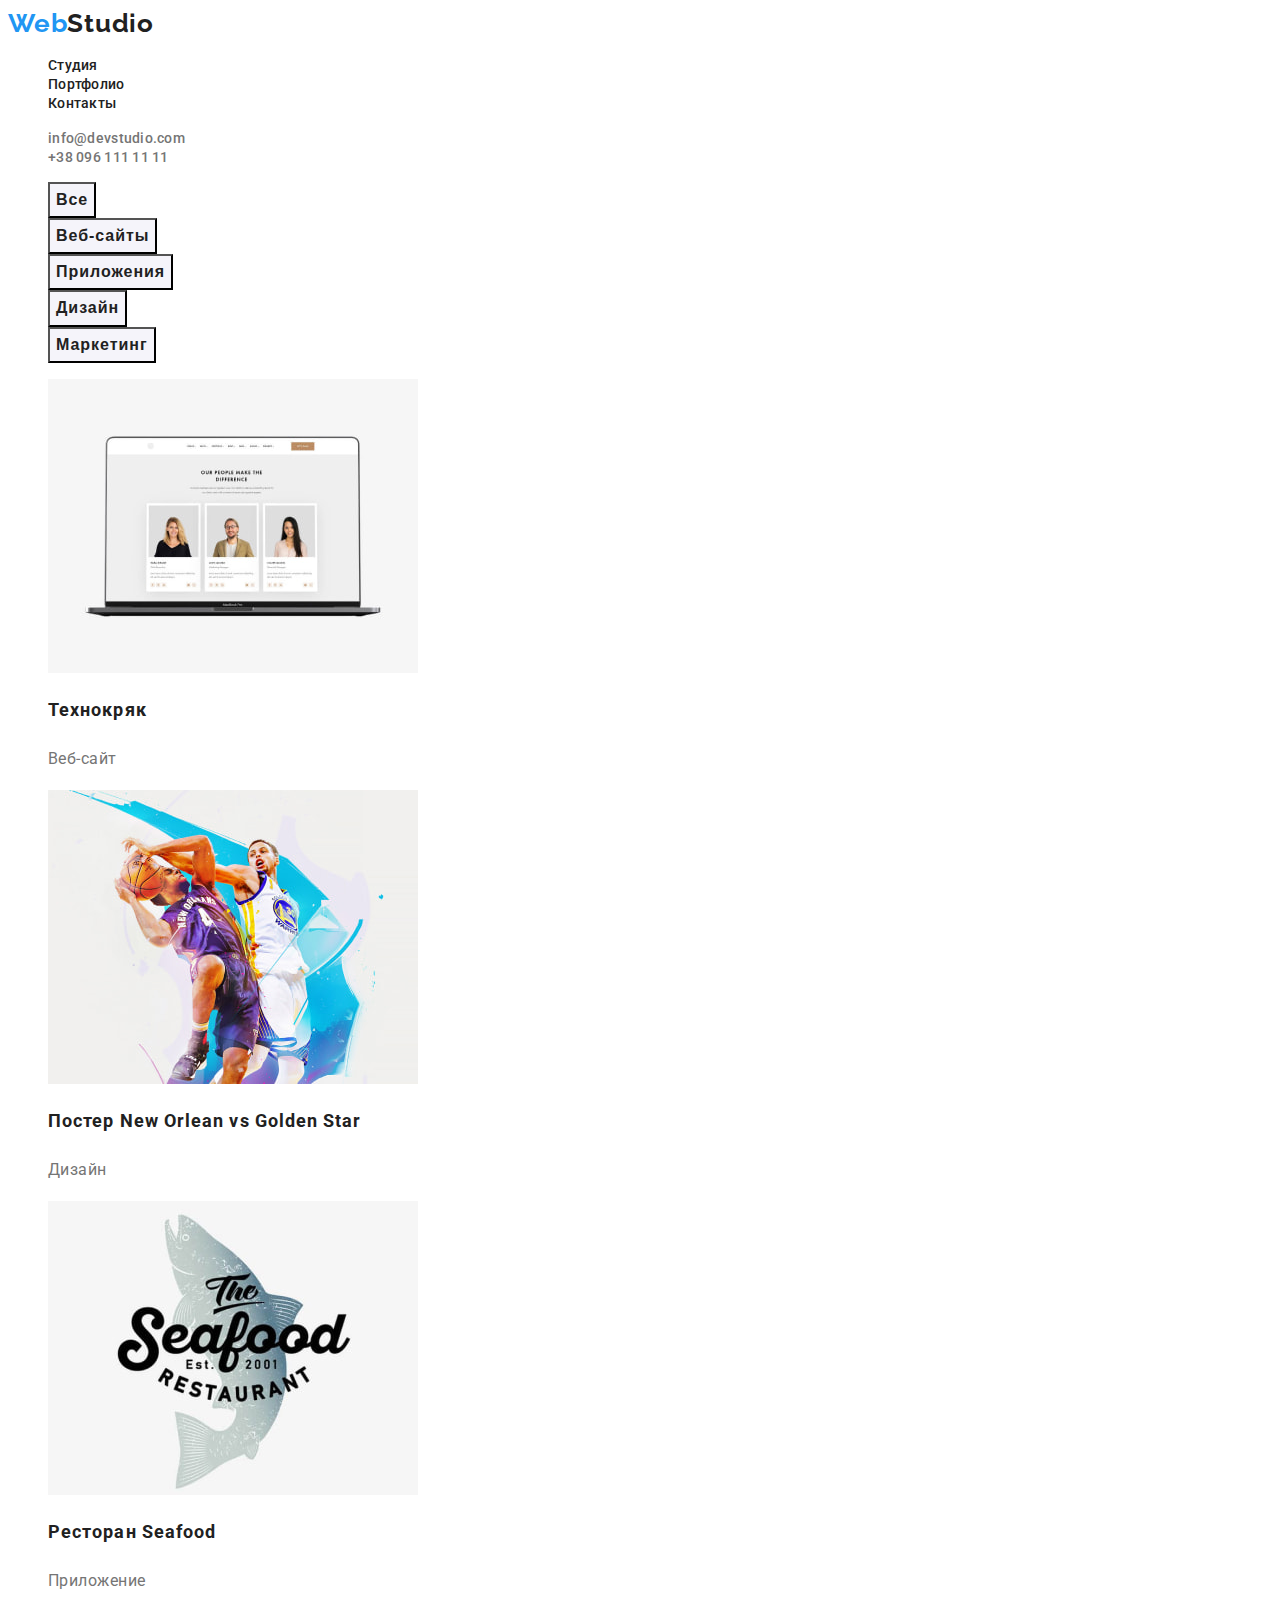
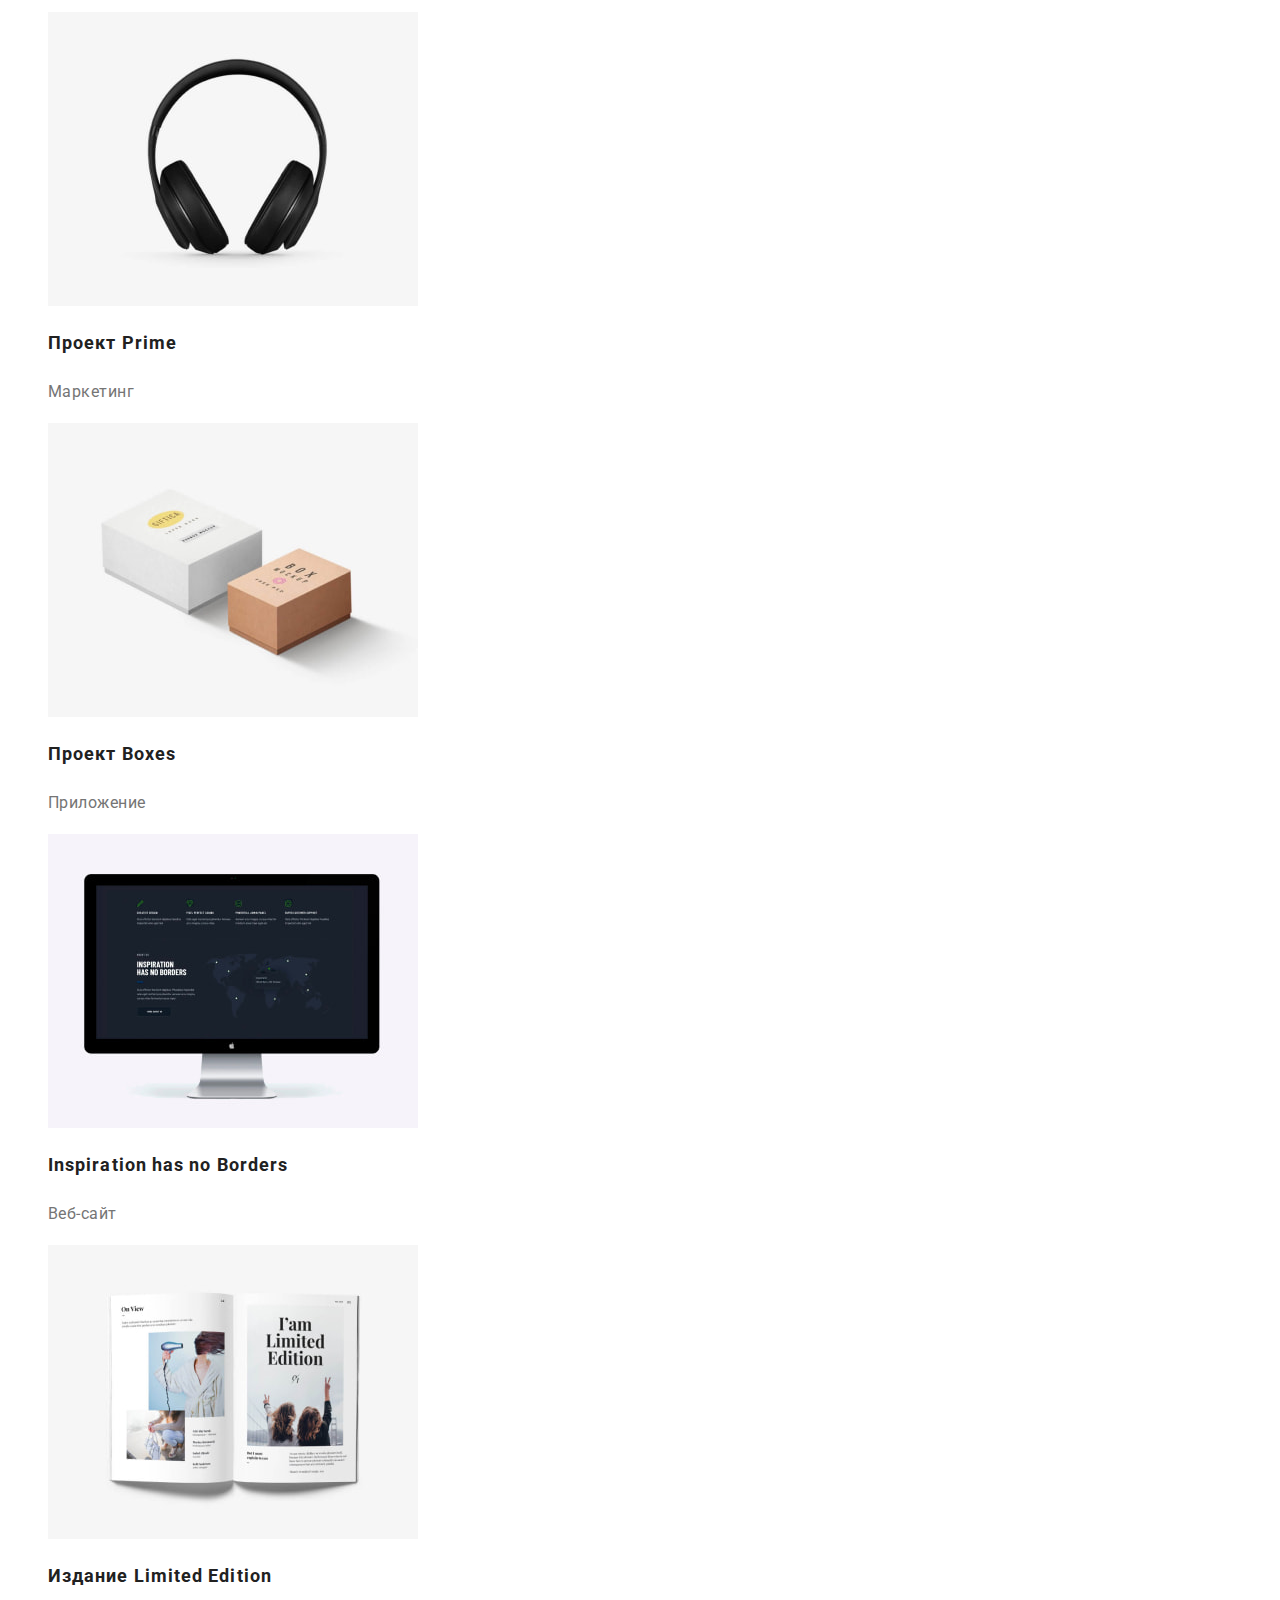
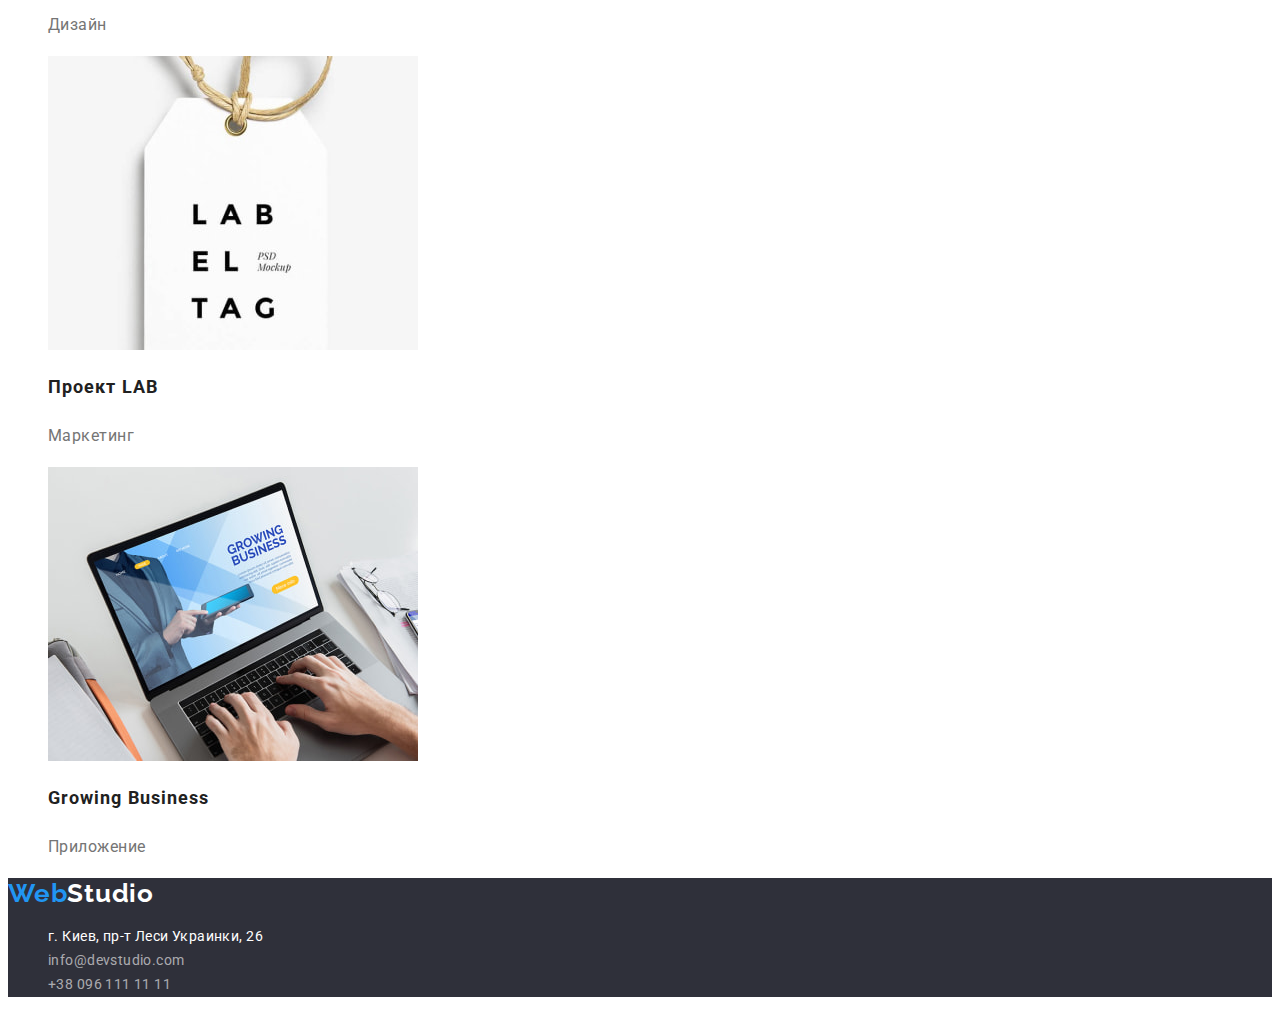
==== portfolio.html @ dab35efc "Перенос файлов с прошлой дз" ====
<!DOCTYPE html>
<html lang="ru">
<head>
    <meta charset="UTF-8">
    <meta http-equiv="X-UA-Compatible" content="IE=edge">
    <meta name="viewport" content="width=device-width, initial-scale=1.0">
    <title>Homework01</title>
    <link rel="preconnect" href="https://fonts.googleapis.com">
    <link rel="preconnect" href="https://fonts.gstatic.com" crossorigin>
    <link href="https://fonts.googleapis.com/css2?family=Raleway:wght@700&family=Roboto:wght@400;500;700;900&display=swap" rel="stylesheet">
    <link rel="stylesheet" href="./css/styles.css">
</head>
<body>
    <header>
        <a href="index.html" class="logo">Web<span class="logo-accent dark">Studio</span></a>
        <nav class="nav-menu">
            <ul class="nav-list">
                <li><a href="index.html" class="nav-link">Студия</a></li>
                <li><a href="portfolio.html" class="nav-link">Портфолио</a></li>
                <li><a href="#" class="nav-link">Контакты</a></li>
            </ul>
        </nav>
        <ul class="auth-info">
            <li><a href="mailto:info@devstudio.com" class="auth-link">info@devstudio.com</a></li>
            <li><a href="tel:+380961111111" class="auth-link">+38 096 111 11 11</a></li>
        </ul>
    </header>
    <main>
        <section class="projects">
            <h1 class="hiden-title">Список проектов</h1>
            <ul class="filter-list">
                <li><button type="button" class="filter-button button">Все</button></li>
                <li><button type="button" class="filter-button button">Веб-сайты</button></li>
                <li><button type="button" class="filter-button button">Приложения</button></li>
                <li><button type="button" class="filter-button button">Дизайн</button></li>
                <li><button type="button" class="filter-button button">Маркетинг</button></li>
            </ul>
            <ul class="projects-list">
                <li>
                    <img src="images/technoyakor-project-img.jpg" alt="Лого проекта Технокряк" class="projects-card" width="370" height="294">
                    <div class="projects-desc">
                        <h2 class="projects-desc-title">Технокряк</h2>
                        <p class="projects-group">Веб-сайт</p>
                    </div>
                </li>
                <li>
                    <img src="images/orlean-vs-star-project-img.jpg" alt="Лого постера" class="projects-card" width="370" height="294">
                    <div class="projects-desc">
                        <h2 class="projects-desc-title">Постер New Orlean vs Golden Star</h2>
                        <p class="projects-group">Дизайн</p>
                    </div>
                </li>
                <li>
                    <img src="images/seafood-project-img.jpg" alt="Лого ресторана Seafood" class="projects-card" width="370" height="294">
                    <div class="projects-desc">
                        <h2 class="projects-desc-title">Ресторан Seafood</h2>
                        <p class="projects-group">Приложение</p>
                    </div>
                </li>
                <li>
                    <img src="images/prime-project-img.jpg" alt="Лого проекта Prime" class="projects-card" width="370" height="294">
                    <div class="projects-desc">
                        <h2 class="projects-desc-title">Проект Prime</h2>
                        <p class="projects-group">Маркетинг</p>
                    </div>
                </li>
                <li>
                    <img src="images/boxes-project-img.jpg" alt="Лого проекта Boxes" class="projects-card" width="370" height="294">
                    <div class="projects-desc">
                        <h2 class="projects-desc-title">Проект Boxes</h2>
                        <p class="projects-group">Приложение</p>
                    </div>
                </li>
                <li>
                    <img src="images/inspiration-project-img.jpg" alt="Лого проекта Inspiration has no Borders" class="projects-card" width="370" height="294">
                    <div class="projects-desc">
                        <h2 class="projects-desc-title">Inspiration has no Borders</h2>
                        <p class="projects-group">Веб-сайт</p>
                    </div>
                </li>
                <li>
                    <img src="images/limited-edition-project-img.jpg" alt="Лого издания Limited Edition" class="projects-card" width="370" height="294">
                    <div class="projects-desc">
                        <h2 class="projects-desc-title">Издание Limited Edition</h2>
                        <p class="projects-group">Дизайн</p>
                    </div>
                </li>
                <li>
                    <img src="images/lab-project-img.jpg" alt="Лого проекта LAB" class="projects-card" width="370" height="294">
                    <div class="projects-desc">
                        <h2 class="projects-desc-title">Проект LAB</h2>
                        <p class="projects-group">Маркетинг</p>
                    </div>
                </li>
                <li>
                    <img src="images/business-project-img.jpg" alt="Лого приложения Growing Business" class="projects-card" width="370" height="294">
                    <div class="projects-desc">
                        <h2 class="projects-desc-title">Growing Business</h2>
                        <p class="projects-group">Приложение</p>
                    </div>
                </li>
            </ul>
        </section>
    </main>
    <footer class="footer">
        <a href="index.html" class="logo">Web<span class="logo-accent light">Studio</span></a>
        <address class="footer-address">
            <ul class="address-list">
                <li><a href="https://goo.gl/maps/V45hp1VakKUv8cuSA" class="info geo">г. Киев, пр-т Леси Украинки, 26</a></li>
                <li><a href="mailto:info@devstudio.com" class="info mail">info@devstudio.com</a></li>
                <li><a href="tel:+380961111111" class="info tel">+38 096 111 11 11</a></li>
            </ul>
        </address>
    </footer>
    
</body>
</html>
---- css/styles.css ----
/* Переменные */

:root {
    --accent-color: #2196F3;
    --headline-color: #212121;
    --main-text-color: #757575;
    --footer-bg-color: #2F303A;
    --accent-white-color: #ffffff;
    --main-button-bg-color: #F5F4FA;
    --accented-button-color: #ffffff;
}

body {
    color: var(--main-text-color);
    background-color: var(--accent-white-color);
    
    font-family: 'Roboto', sans-serif;
}

/* Хедер */

.logo {
    color: var(--accent-color);

    font-family: 'Raleway', sans-serif;
    font-weight: 700;
    font-size: 26px;
    line-height: 1.2;
    letter-spacing: 0.03em;

    text-decoration: none;
}

.logo-accent {
    font-family: 'Raleway', sans-serif;
    font-weight: 700;
    font-size: 26px;
    line-height: 1.2;
    letter-spacing: 0.03em;
}

.logo-accent.dark {
    color: var(--headline-color);
}

.nav-link {
    color: var(--headline-color);

    font-weight: 500;
    font-size: 14px;
    line-height: 1.14;
    letter-spacing: 0.02em;

    text-decoration: none;
}

.nav-link:hover,
.nav-link:focus,
.auth-link:hover,
.auth-link:focus,
.info:hover,
.info:focus {
    color: var(--accent-color);
}

.auth-link {
    color: var(--main-text-color);

    font-weight: 500;
    font-size: 14px;
    line-height: 1.14;
    letter-spacing: 0.02em;

    text-decoration: none;
}
/* Страница Студия */
/* Герой */

.hero-title {
    color: var(--accent-white-color);

    font-weight: 900;
    font-size: 44px;
    line-height: 1.36;
    text-align: center;
    letter-spacing: 0.06em;
    text-transform: uppercase;
}

.button {
    font-weight: 700;
    font-size: 16px;
    line-height: 1.88;
    text-align: center;
    letter-spacing: 0.06em;

    cursor: pointer;
}

.accent-button {
    color: var(--accent-white-color);
    background-color: var(--accent-color);
}

.filter-button {
    color: var(--headline-color);
    background-color: var(--main-button-bg-color);
}

.filter-button:hover,
.filter-button:focus {
    color: var(--accent-white-color);
    background-color: var(--accent-color);
}

/* Добавить ховер и фокус на фильтр баттон */

/* Наши преимущества */

.benefit-title {
    color: var(--headline-color);

    font-weight: 700;
    font-size: 14px;
    line-height: 1.14;
    letter-spacing: 0.03em;
    text-transform: uppercase;
}

.benefit-text {
    color: var(--main-text-color);

    /* font-weight: 400; */
    font-size: 14px;
    line-height: 1.71;
    letter-spacing: 0.03em;
}

/* Чем мы занимаемся */

.employment-title {
    color: var(--headline-color);

    font-weight: 700;
    font-size: 36px;
    line-height: 1.16;
    text-align: center;
    letter-spacing: 0.03em;
    
}

/* Наши работники */

.workers-title {
    color: var(--headline-color);

    font-weight: 700;
    font-size: 36px;
    line-height: 1.16;
    text-align: center;
    letter-spacing: 0.03em;
}

.workers-name {
    color: var(--headline-color);

    font-weight: 500;
    font-size: 16px;
    line-height: 1.18;
    letter-spacing: 0.03em;
}

.workers-position {
    color: var(--main-text-color);

    /* font-weight: 400; */
    font-size: 16px;
    line-height: 1.18;
    letter-spacing: 0.03em;
}

/* Футер */

.footer {
    background-color: var(--footer-bg-color);
}

.logo-accent.light {
    color: var(--accent-white-color);
}

.info {
    font-style: normal;
    /* font-weight: 400; */
    font-size: 14px;
    line-height: 1.71;
    letter-spacing: 0.03em;
    text-decoration: none;
}

.geo {
    color: var(--accent-white-color);
}

.mail,
.tel {
    color: rgba(255, 255, 255, 0.6);
}
/* Спрятанные заголовки */

.hiden-title {
    display: none;
}

/* Опциональные настройки списков */

.nav-list,
.auth-info,
.benefits-list,
.employment-list,
.workers-list,
.address-list,
.filter-list,
.projects-list {
    list-style-type: none;
}

/* Страница Портфолио */

/* Фильтр */

/* .filter-button:hover,
.filter-button:focus {
    color: var(--accented-button-color);
    background-color: var(--accent-color);
} */

/* Проекты */

.projects-desc-title{
    color: var(--headline-color);

    font-weight: 700;
    font-size: 18px;
    line-height: 2;
    letter-spacing: 0.06em;
}

.projects-group {
    color: var(--main-text-color);

    /* font-weight: 400; */
    font-size: 16px;
    line-height: 1.88;
    letter-spacing: 0.03em;
}
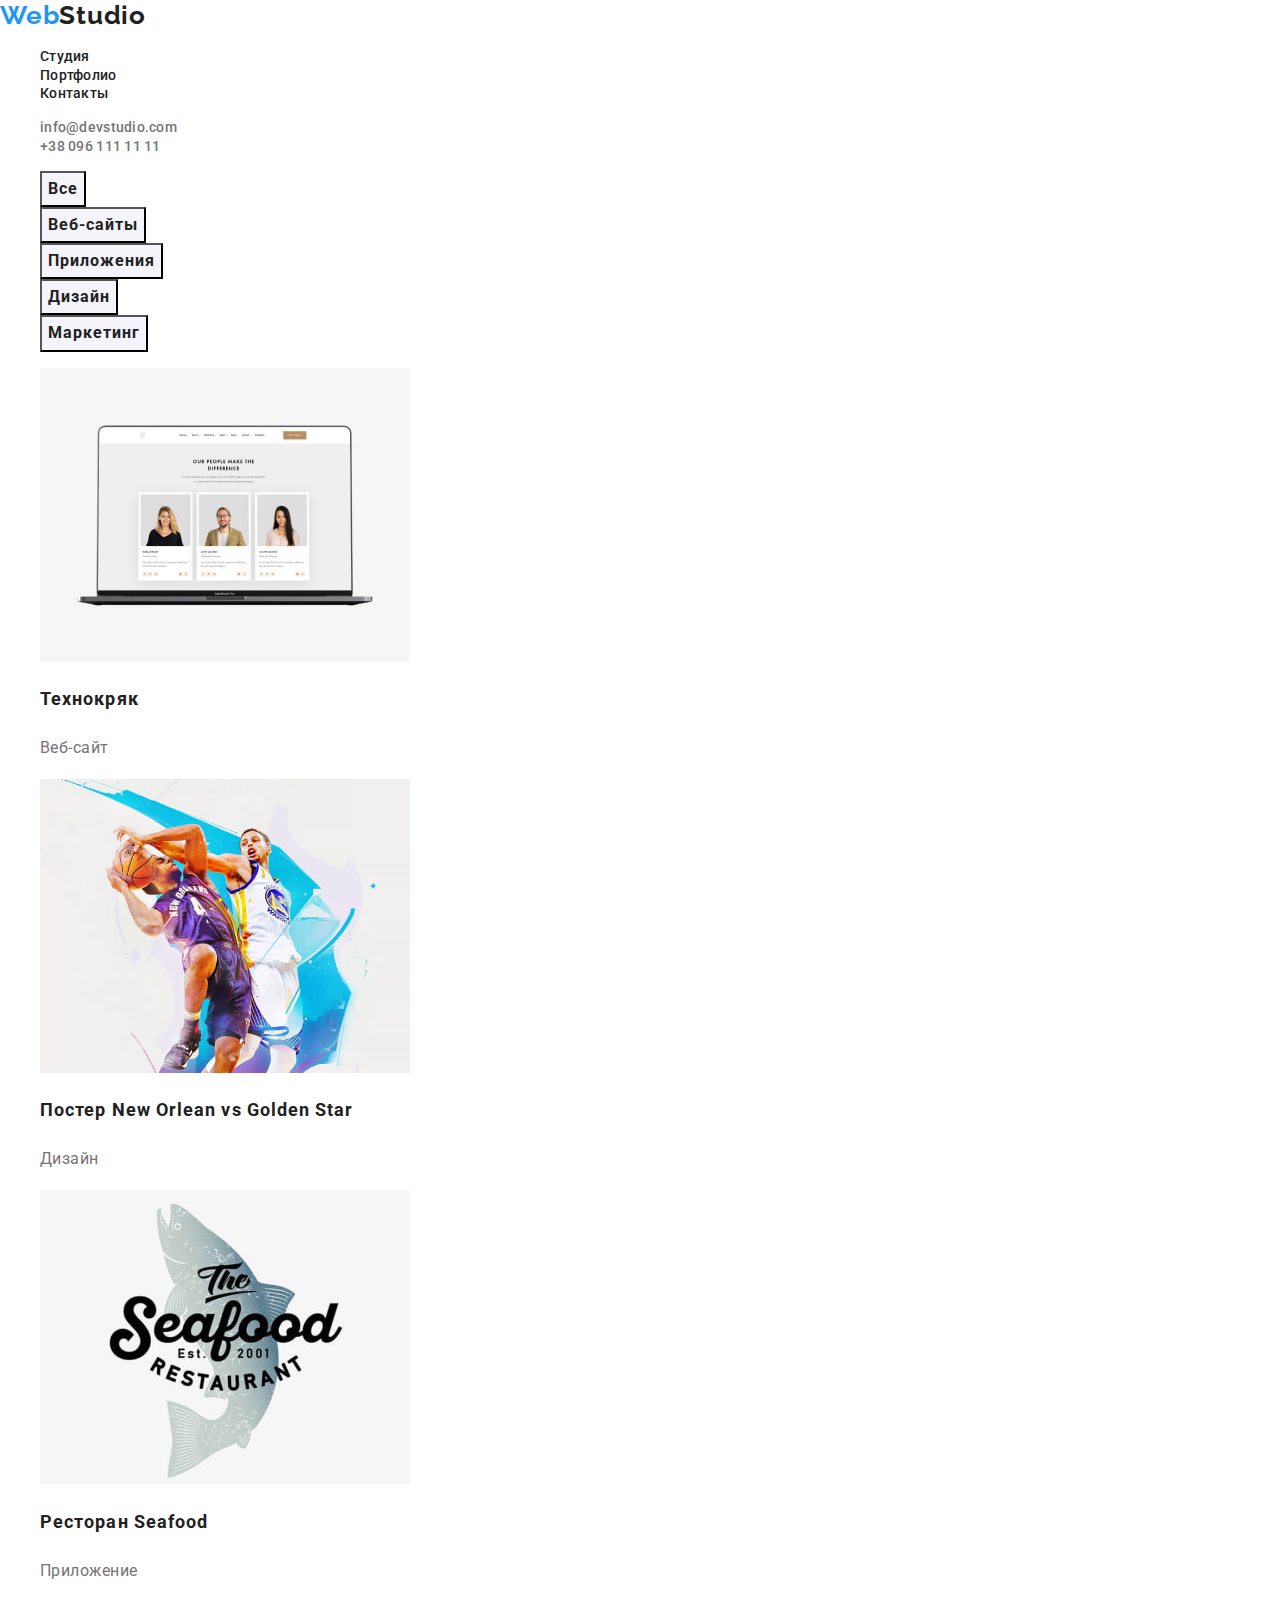
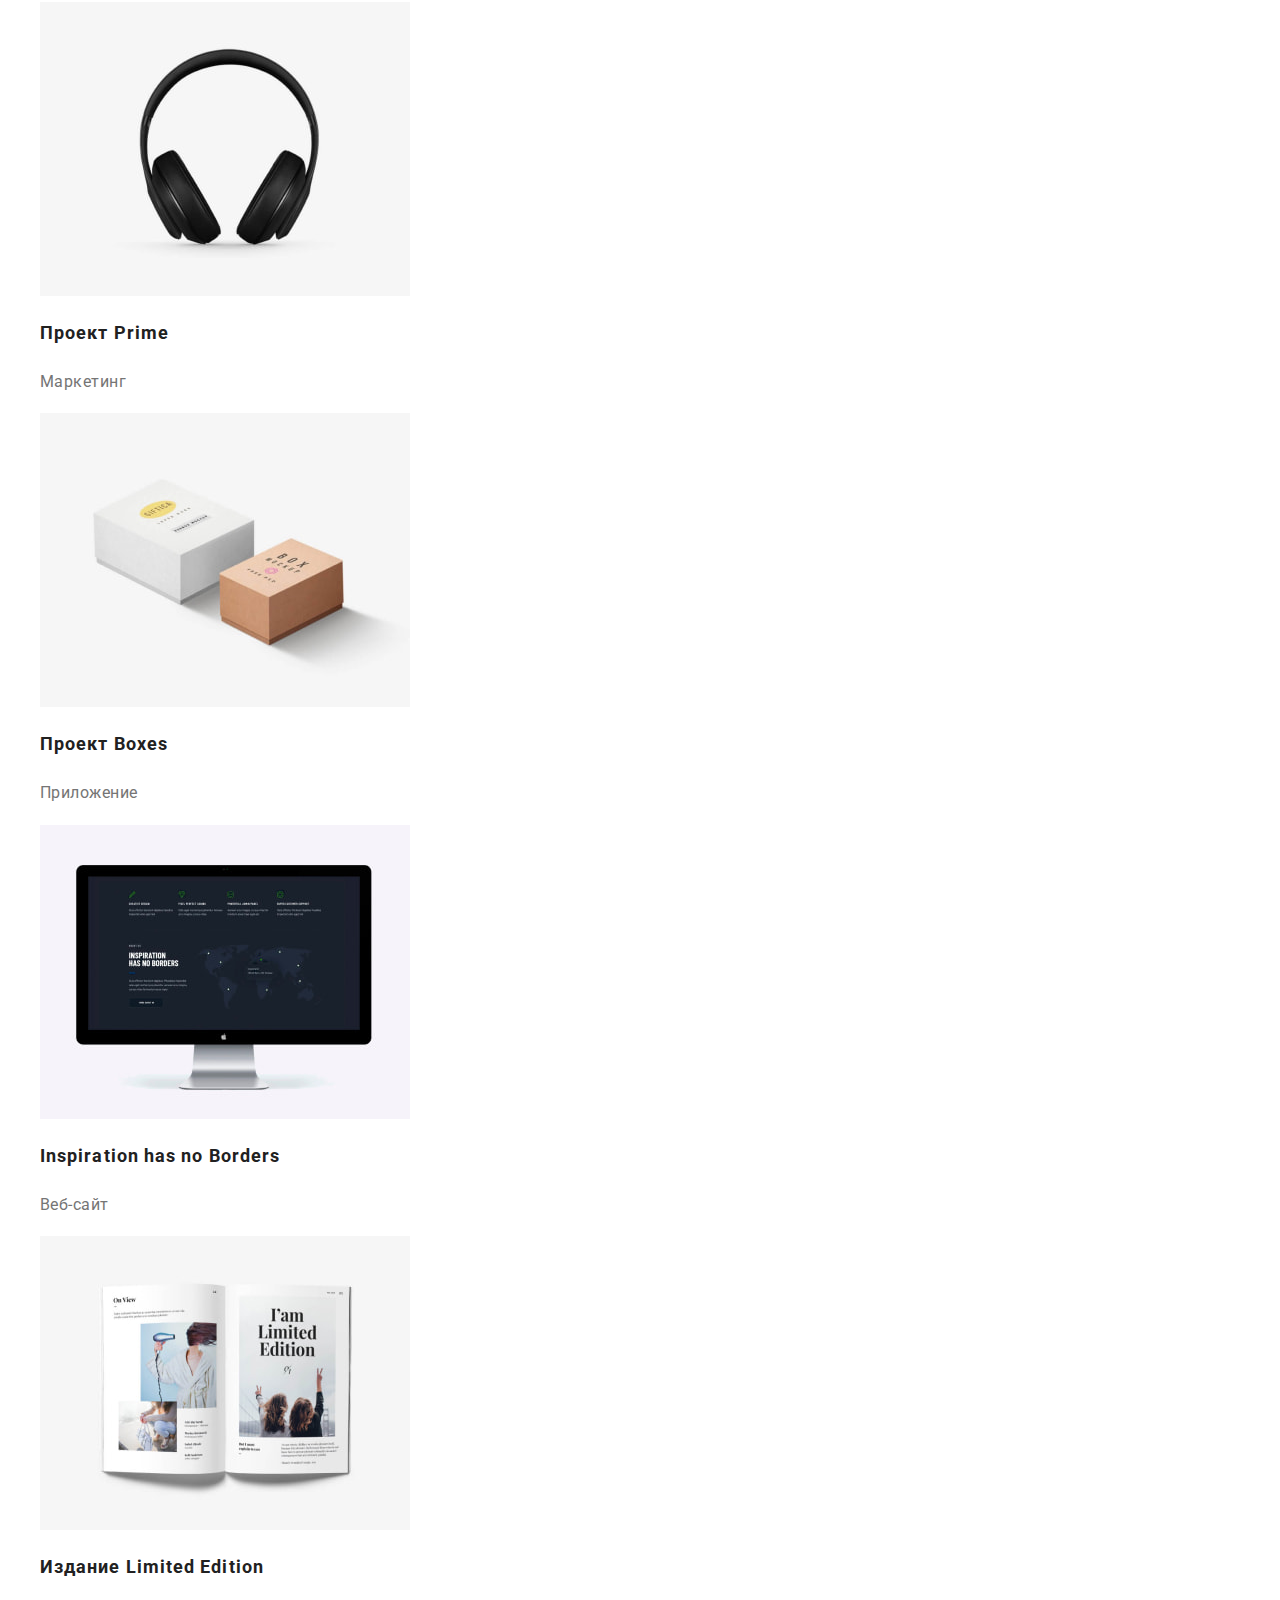
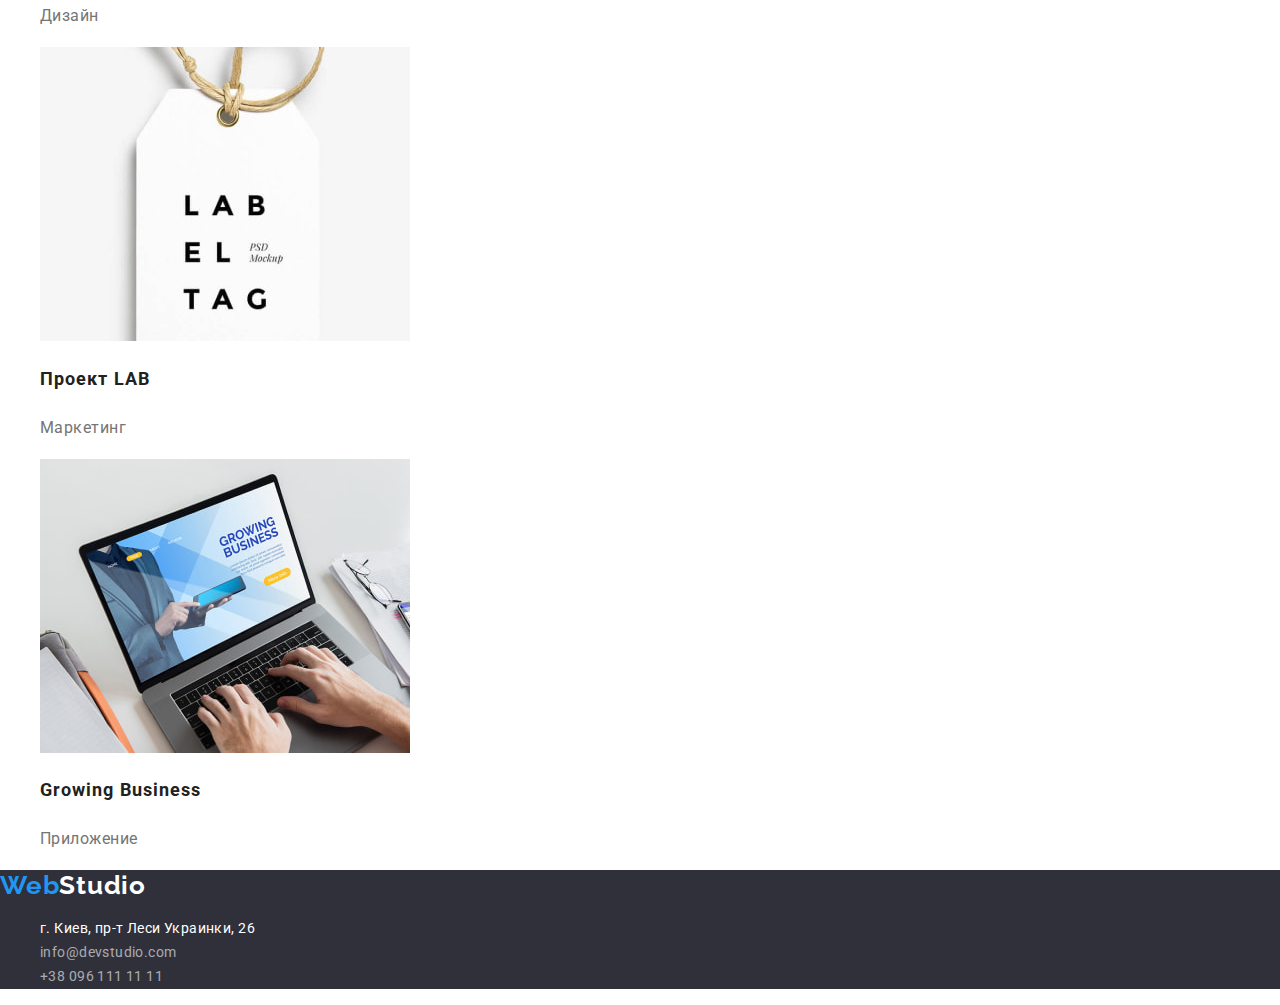
==== commit 784d96e4: "Подключение нормалайзера" ====
--- a/portfolio.html
+++ b/portfolio.html
@@ -8,6 +8,7 @@
     <link rel="preconnect" href="https://fonts.googleapis.com">
     <link rel="preconnect" href="https://fonts.gstatic.com" crossorigin>
     <link href="https://fonts.googleapis.com/css2?family=Raleway:wght@700&family=Roboto:wght@400;500;700;900&display=swap" rel="stylesheet">
+    <link rel="stylesheet" href="https://cdnjs.cloudflare.com/ajax/libs/modern-normalize/1.1.0/modern-normalize.min.css"/>
     <link rel="stylesheet" href="./css/styles.css">
 </head>
 <body>
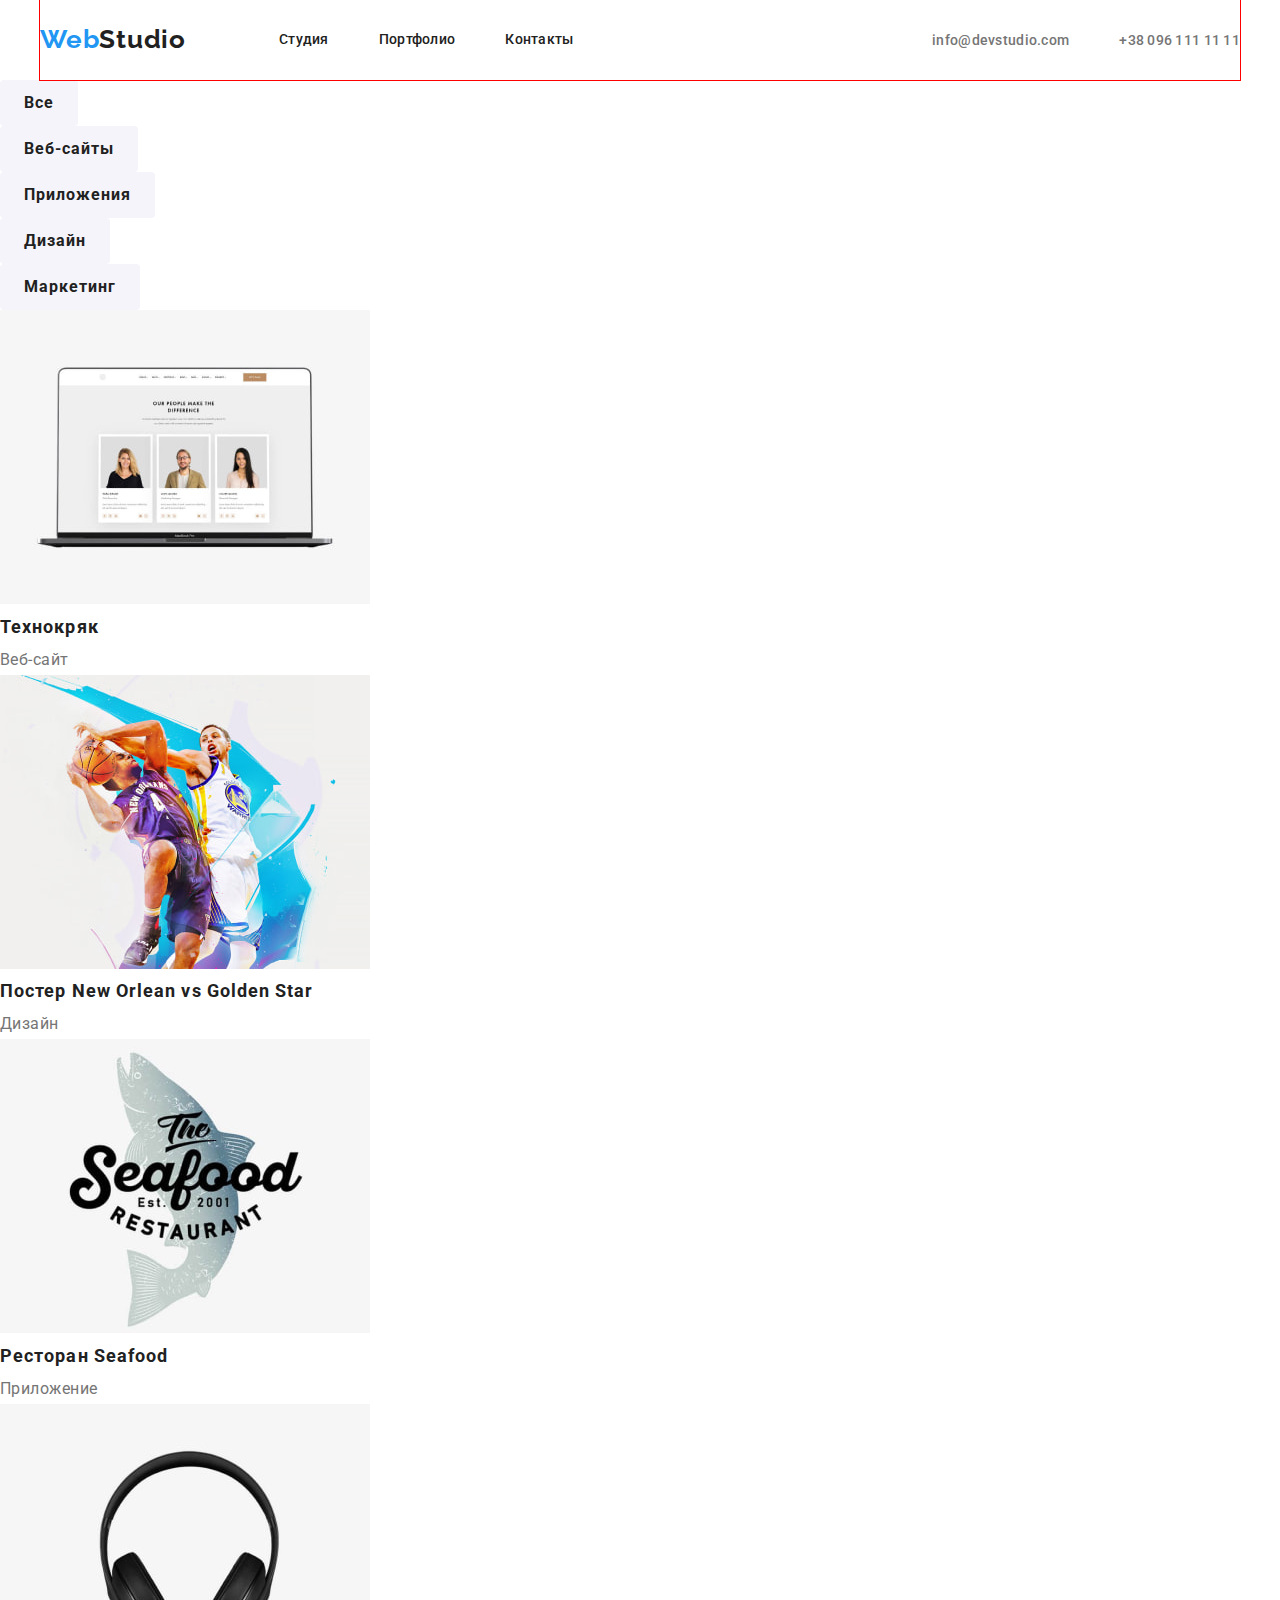
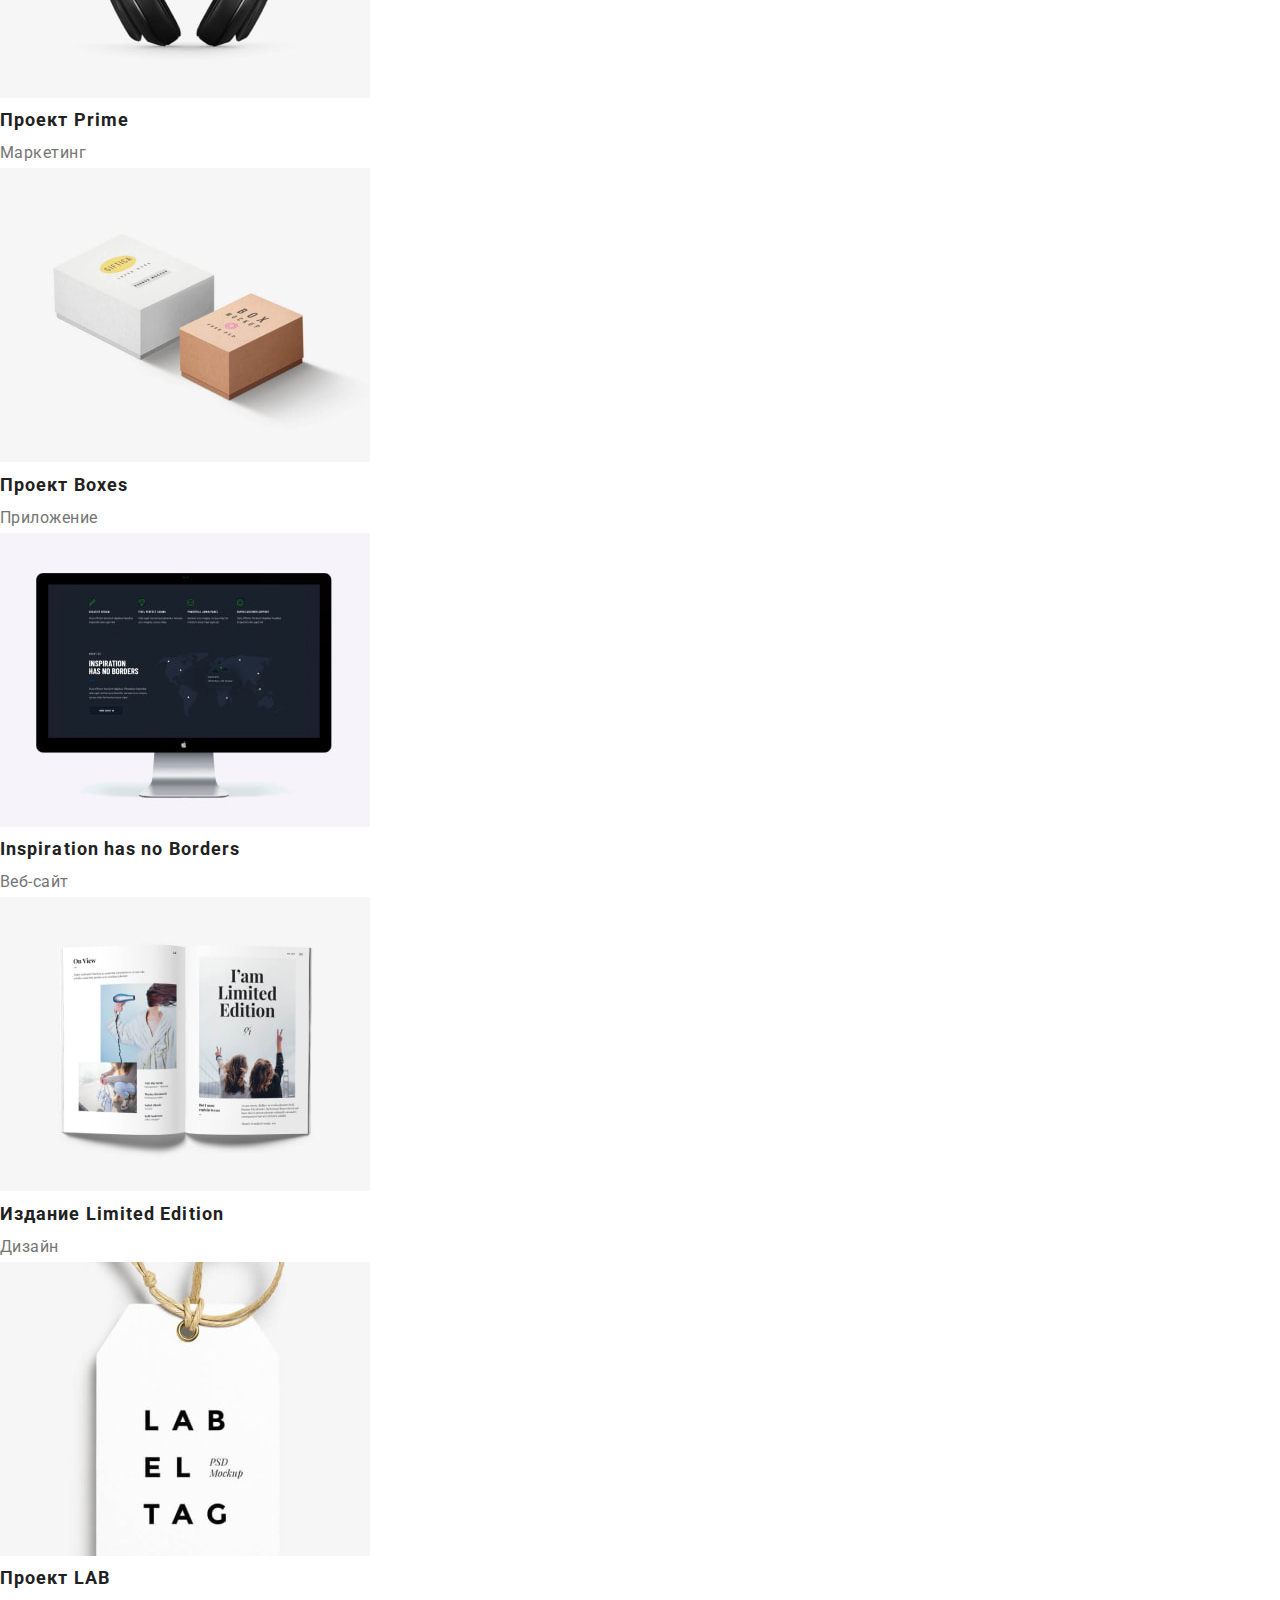
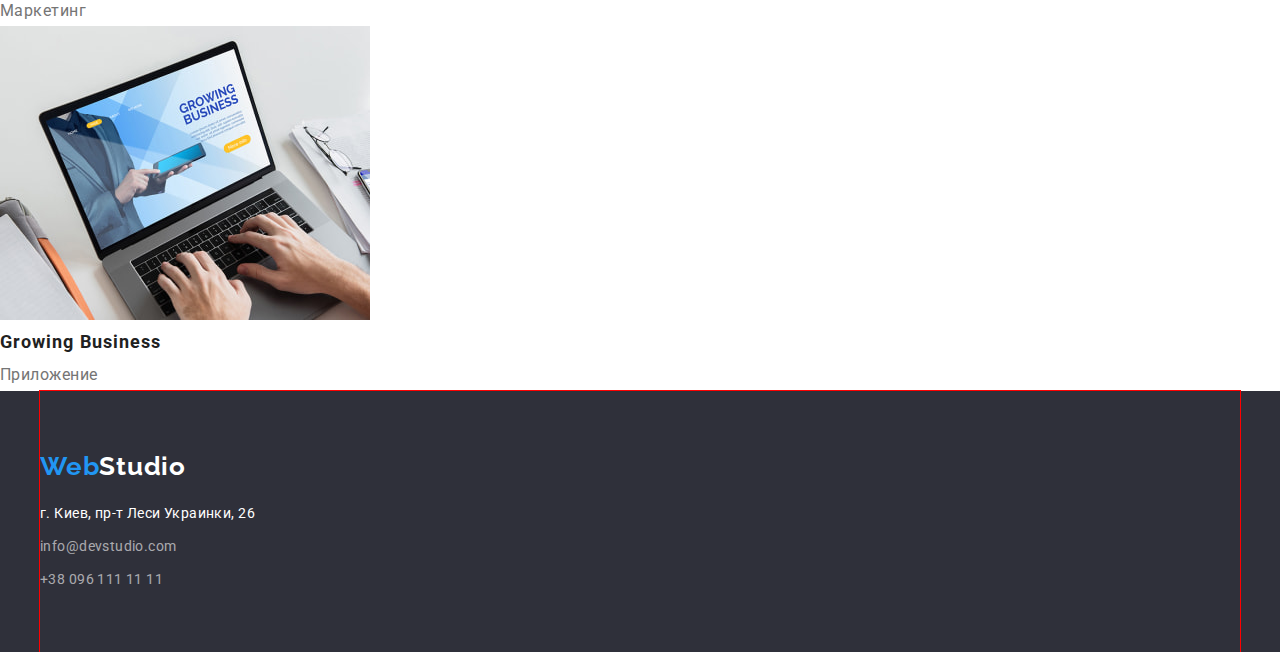
==== commit 529c13b5: "Перерыв" ====
--- a/portfolio.html
+++ b/portfolio.html
@@ -13,28 +13,30 @@
 </head>
 <body>
     <header>
-        <a href="index.html" class="logo">Web<span class="logo-accent dark">Studio</span></a>
-        <nav class="nav-menu">
-            <ul class="nav-list">
-                <li><a href="index.html" class="nav-link">Студия</a></li>
-                <li><a href="portfolio.html" class="nav-link">Портфолио</a></li>
-                <li><a href="#" class="nav-link">Контакты</a></li>
+        <div class="container flex-header">
+            <a href="index.html" class="logo">Web<span class="logo-accent dark">Studio</span></a>
+            <nav class="nav-menu">
+                <ul class="nav-list">
+                    <li class="nav-item"><a href="index.html" class="nav-link">Студия</a></li>
+                    <li class="nav-item"><a href="portfolio.html" class="nav-link">Портфолио</a></li>
+                    <li class="nav-item"><a href="#" class="nav-link">Контакты</a></li>
+                </ul>
+            </nav>
+            <ul class="auth-info">
+                <li class="auth-item"><a href="mailto:info@devstudio.com" class="auth-link">info@devstudio.com</a></li>
+                <li class="auth-item"><a href="tel:+380961111111" class="auth-link">+38 096 111 11 11</a></li>
             </ul>
-        </nav>
-        <ul class="auth-info">
-            <li><a href="mailto:info@devstudio.com" class="auth-link">info@devstudio.com</a></li>
-            <li><a href="tel:+380961111111" class="auth-link">+38 096 111 11 11</a></li>
-        </ul>
+        </div>
     </header>
     <main>
         <section class="projects">
             <h1 class="hiden-title">Список проектов</h1>
             <ul class="filter-list">
-                <li><button type="button" class="filter-button button">Все</button></li>
-                <li><button type="button" class="filter-button button">Веб-сайты</button></li>
-                <li><button type="button" class="filter-button button">Приложения</button></li>
-                <li><button type="button" class="filter-button button">Дизайн</button></li>
-                <li><button type="button" class="filter-button button">Маркетинг</button></li>
+                <li><button type="button" class="filter-button button filter-button-features">Все</button></li>
+                <li><button type="button" class="filter-button button filter-button-features">Веб-сайты</button></li>
+                <li><button type="button" class="filter-button button filter-button-features">Приложения</button></li>
+                <li><button type="button" class="filter-button button filter-button-features">Дизайн</button></li>
+                <li><button type="button" class="filter-button button filter-button-features">Маркетинг</button></li>
             </ul>
             <ul class="projects-list">
                 <li>
@@ -104,15 +106,16 @@
         </section>
     </main>
     <footer class="footer">
-        <a href="index.html" class="logo">Web<span class="logo-accent light">Studio</span></a>
-        <address class="footer-address">
-            <ul class="address-list">
-                <li><a href="https://goo.gl/maps/V45hp1VakKUv8cuSA" class="info geo">г. Киев, пр-т Леси Украинки, 26</a></li>
-                <li><a href="mailto:info@devstudio.com" class="info mail">info@devstudio.com</a></li>
-                <li><a href="tel:+380961111111" class="info tel">+38 096 111 11 11</a></li>
-            </ul>
-        </address>
+        <div class="container flex-footer">
+            <a href="index.html" class="logo footer-logo">Web<span class="logo-accent light">Studio</span></a>
+            <address class="footer-address">
+                <ul class="address-list">
+                    <li class="adress-item"><a href="https://goo.gl/maps/V45hp1VakKUv8cuSA" class="info geo">г. Киев, пр-т Леси Украинки, 26</a></li>
+                    <li class="adress-item"><a href="mailto:info@devstudio.com" class="info mail">info@devstudio.com</a></li>
+                    <li class="adress-item"><a href="tel:+380961111111" class="info tel">+38 096 111 11 11</a></li>
+                </ul>
+            </address>
+        </div>
     </footer>
-    
 </body>
 </html>--- a/css/styles.css
+++ b/css/styles.css
@@ -17,7 +17,59 @@
     font-family: 'Roboto', sans-serif;
 }
 
+h1,
+h2,
+h3,
+ul,
+p {
+    margin-top: 0;
+    margin-bottom: 0;
+}
+
+ul {
+    padding-left: 0;
+}
+
+.container {
+    width: 1200px;
+    margin-right: auto;
+    margin-left: auto;
+    outline: red solid 1px;
+}
+
+.section {
+    padding-top: 94px;
+    padding-bottom: 94px;
+    outline: green solid 1px;
+}
+
+.section:nth-child(2n+1) {
+    padding-top: 0;
+}
+
+/* .section {
+    padding-top: 94px;
+    padding-bottom: 94px;
+} */
+
 /* Хедер */
+
+.flex-header {
+    display: flex;
+    align-items: center;
+    justify-content: center;
+}
+
+.nav-list {
+    display: flex;
+    justify-content: center;
+    margin-left: 93px;
+}
+
+.auth-info {
+    display: flex;
+    margin-left: auto;
+}
 
 .logo {
     color: var(--accent-color);
@@ -45,6 +97,10 @@
 
 .nav-link {
     color: var(--headline-color);
+
+    display: inline-block;
+    padding-top: 32px;
+    padding-bottom: 32px;
 
     font-weight: 500;
     font-size: 14px;
@@ -52,6 +108,10 @@
     letter-spacing: 0.02em;
 
     text-decoration: none;
+}
+
+.nav-item:not(:first-child) {
+    margin-left: 50px;
 }
 
 .nav-link:hover,
@@ -66,6 +126,9 @@
 .auth-link {
     color: var(--main-text-color);
 
+    padding-top: 32px;
+    padding-bottom: 32px;
+
     font-weight: 500;
     font-size: 14px;
     line-height: 1.14;
@@ -73,11 +136,20 @@
 
     text-decoration: none;
 }
+
+.auth-item:not(:first-child) {
+    margin-left: 50px;
+}
+
 /* Страница Студия */
 /* Герой */
 
 .hero-title {
     color: var(--accent-white-color);
+
+    margin: 0 auto 30px;
+    max-width: 696px;
+
 
     font-weight: 900;
     font-size: 44px;
@@ -93,8 +165,15 @@
     line-height: 1.88;
     text-align: center;
     letter-spacing: 0.06em;
+    border-radius: 4px;
 
     cursor: pointer;
+}
+
+.main-button-features {
+    padding: 10px 32px;
+    box-shadow: 0px 4px 4px rgba(0, 0, 0, 0.15);
+    border-color: transparent;
 }
 
 .accent-button {
@@ -105,20 +184,36 @@
 .filter-button {
     color: var(--headline-color);
     background-color: var(--main-button-bg-color);
+}
+
+.filter-button-features {
+    padding: 6px 22px;
+    border-color: transparent;
 }
 
 .filter-button:hover,
 .filter-button:focus {
     color: var(--accent-white-color);
     background-color: var(--accent-color);
-}
-
-/* Добавить ховер и фокус на фильтр баттон */
+    box-shadow: 0px 3px 1px rgba(0, 0, 0, 0.1), 0px 1px 2px rgba(0, 0, 0, 0.08), 0px 2px 2px rgba(0, 0, 0, 0.12)
+}
+
+.hero {
+    background-color: var(--footer-bg-color);
+}
+
+.hero-container {
+    text-align: center;
+    padding-top: 200px;
+    padding-bottom: 200px;
+}
 
 /* Наши преимущества */
 
 .benefit-title {
     color: var(--headline-color);
+
+    margin-bottom: 10px;
 
     font-weight: 700;
     font-size: 14px;
@@ -130,16 +225,31 @@
 .benefit-text {
     color: var(--main-text-color);
 
-    /* font-weight: 400; */
     font-size: 14px;
     line-height: 1.71;
     letter-spacing: 0.03em;
 }
 
+.benefits-list {
+    display: flex;
+    align-items: center;
+    justify-content: center;
+}
+
+.benefits-item {
+    max-width: 270px;
+}
+
+.benefits-item:not(:first-child) {
+    margin-left: 30px;
+}
+
 /* Чем мы занимаемся */
 
 .employment-title {
     color: var(--headline-color);
+
+    margin-bottom: 50px;
 
     font-weight: 700;
     font-size: 36px;
@@ -149,10 +259,21 @@
     
 }
 
+.employment-list {
+    display: flex;
+    justify-content: center;
+}
+
+.employment-item:not(:first-child) {
+    margin-left: 30px;
+}
+
 /* Наши работники */
 
 .workers-title {
     color: var(--headline-color);
+
+    margin-bottom: 50px;
 
     font-weight: 700;
     font-size: 36px;
@@ -164,6 +285,9 @@
 .workers-name {
     color: var(--headline-color);
 
+    margin-bottom: 10px;
+
+    text-align: center;
     font-weight: 500;
     font-size: 16px;
     line-height: 1.18;
@@ -173,12 +297,31 @@
 .workers-position {
     color: var(--main-text-color);
 
-    /* font-weight: 400; */
+
+    text-align: center;
     font-size: 16px;
     line-height: 1.18;
     letter-spacing: 0.03em;
 }
 
+.workers-list {
+    display: flex;
+    justify-content: center;
+}
+
+.workers-item:not(:first-child) {
+    margin-left: 30px;
+}
+
+.workers-box {
+    box-shadow: 0px 1px 3px rgba(0, 0, 0, 0.12), 0px 1px 1px rgba(0, 0, 0, 0.14), 0px 2px 1px rgba(0, 0, 0, 0.2);
+    border-radius: 0px 0px 4px 4px;
+}
+
+.workers-bottom-box {
+    padding: 30px 0;
+}
+
 /* Футер */
 
 .footer {
@@ -187,6 +330,23 @@
 
 .logo-accent.light {
     color: var(--accent-white-color);
+}
+
+.footer-logo {
+    display: inline-block;
+    margin-top: 60px;
+}
+
+.address-list {
+    margin-top: 20px;
+}
+
+.flex-footer {
+    padding-bottom: 60px;
+}
+
+.adress-item:not(:first-child) {
+    margin-top: 9px;
 }
 
 .info {
@@ -209,7 +369,16 @@
 /* Спрятанные заголовки */
 
 .hiden-title {
-    display: none;
+    position: absolute; 
+    width: 1px; 
+    height: 1px; 
+    margin: -1px; 
+    border: 0; 
+    padding: 0; 
+    white-space: nowrap; 
+    clip-path: inset(100%); 
+    clip: rect(0 0 0 0); 
+    overflow: hidden;
 }
 
 /* Опциональные настройки списков */
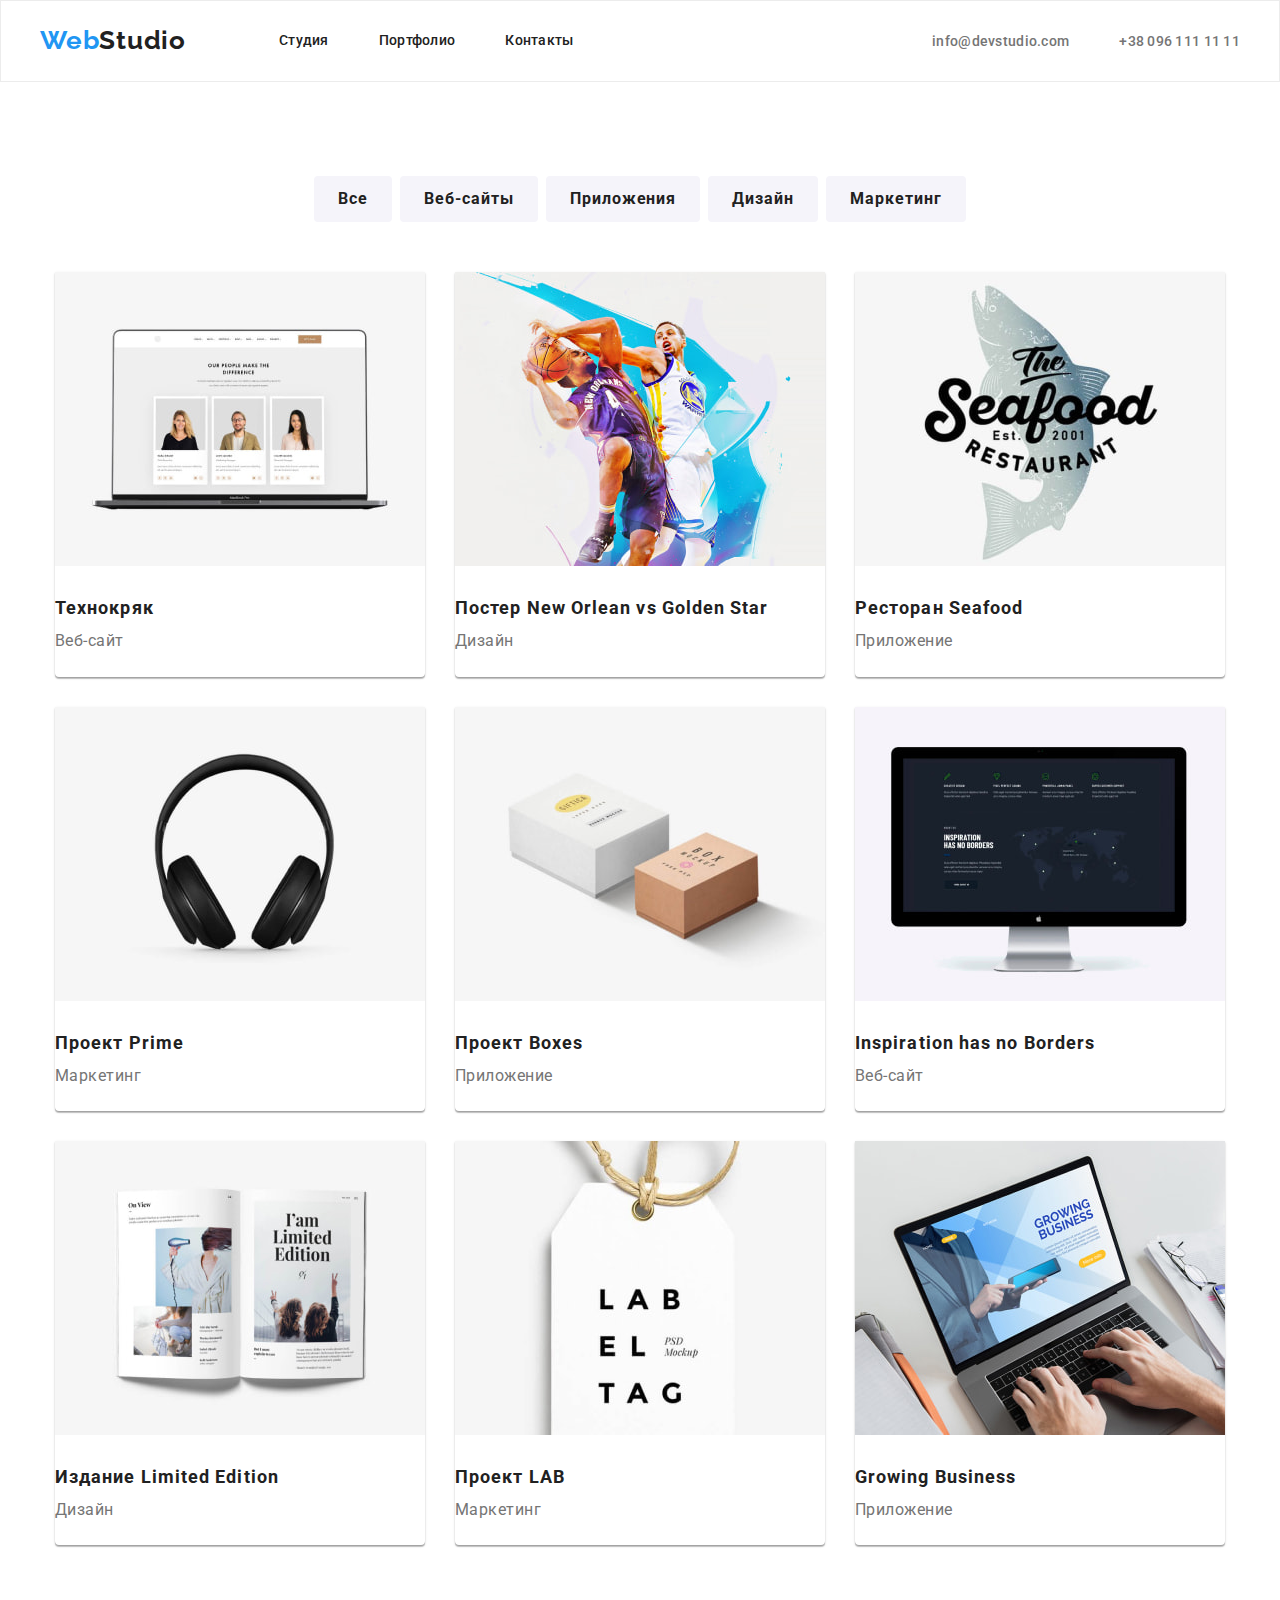
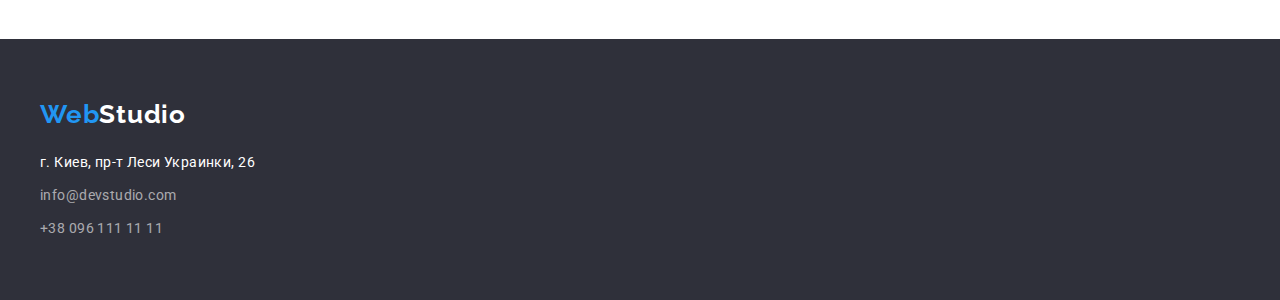
==== commit 1929cf16: "Окончание оформления" ====
--- a/portfolio.html
+++ b/portfolio.html
@@ -12,7 +12,7 @@
     <link rel="stylesheet" href="./css/styles.css">
 </head>
 <body>
-    <header>
+    <header class="page-header">
         <div class="container flex-header">
             <a href="index.html" class="logo">Web<span class="logo-accent dark">Studio</span></a>
             <nav class="nav-menu">
@@ -29,80 +29,102 @@
         </div>
     </header>
     <main>
-        <section class="projects">
-            <h1 class="hiden-title">Список проектов</h1>
-            <ul class="filter-list">
-                <li><button type="button" class="filter-button button filter-button-features">Все</button></li>
-                <li><button type="button" class="filter-button button filter-button-features">Веб-сайты</button></li>
-                <li><button type="button" class="filter-button button filter-button-features">Приложения</button></li>
-                <li><button type="button" class="filter-button button filter-button-features">Дизайн</button></li>
-                <li><button type="button" class="filter-button button filter-button-features">Маркетинг</button></li>
-            </ul>
-            <ul class="projects-list">
-                <li>
-                    <img src="images/technoyakor-project-img.jpg" alt="Лого проекта Технокряк" class="projects-card" width="370" height="294">
-                    <div class="projects-desc">
-                        <h2 class="projects-desc-title">Технокряк</h2>
-                        <p class="projects-group">Веб-сайт</p>
-                    </div>
-                </li>
-                <li>
-                    <img src="images/orlean-vs-star-project-img.jpg" alt="Лого постера" class="projects-card" width="370" height="294">
-                    <div class="projects-desc">
-                        <h2 class="projects-desc-title">Постер New Orlean vs Golden Star</h2>
-                        <p class="projects-group">Дизайн</p>
-                    </div>
-                </li>
-                <li>
-                    <img src="images/seafood-project-img.jpg" alt="Лого ресторана Seafood" class="projects-card" width="370" height="294">
-                    <div class="projects-desc">
-                        <h2 class="projects-desc-title">Ресторан Seafood</h2>
-                        <p class="projects-group">Приложение</p>
-                    </div>
-                </li>
-                <li>
-                    <img src="images/prime-project-img.jpg" alt="Лого проекта Prime" class="projects-card" width="370" height="294">
-                    <div class="projects-desc">
-                        <h2 class="projects-desc-title">Проект Prime</h2>
-                        <p class="projects-group">Маркетинг</p>
-                    </div>
-                </li>
-                <li>
-                    <img src="images/boxes-project-img.jpg" alt="Лого проекта Boxes" class="projects-card" width="370" height="294">
-                    <div class="projects-desc">
-                        <h2 class="projects-desc-title">Проект Boxes</h2>
-                        <p class="projects-group">Приложение</p>
-                    </div>
-                </li>
-                <li>
-                    <img src="images/inspiration-project-img.jpg" alt="Лого проекта Inspiration has no Borders" class="projects-card" width="370" height="294">
-                    <div class="projects-desc">
-                        <h2 class="projects-desc-title">Inspiration has no Borders</h2>
-                        <p class="projects-group">Веб-сайт</p>
-                    </div>
-                </li>
-                <li>
-                    <img src="images/limited-edition-project-img.jpg" alt="Лого издания Limited Edition" class="projects-card" width="370" height="294">
-                    <div class="projects-desc">
-                        <h2 class="projects-desc-title">Издание Limited Edition</h2>
-                        <p class="projects-group">Дизайн</p>
-                    </div>
-                </li>
-                <li>
-                    <img src="images/lab-project-img.jpg" alt="Лого проекта LAB" class="projects-card" width="370" height="294">
-                    <div class="projects-desc">
-                        <h2 class="projects-desc-title">Проект LAB</h2>
-                        <p class="projects-group">Маркетинг</p>
-                    </div>
-                </li>
-                <li>
-                    <img src="images/business-project-img.jpg" alt="Лого приложения Growing Business" class="projects-card" width="370" height="294">
-                    <div class="projects-desc">
-                        <h2 class="projects-desc-title">Growing Business</h2>
-                        <p class="projects-group">Приложение</p>
-                    </div>
-                </li>
-            </ul>
+        <section class="projects section">
+            <div class="container filter">
+                <h1 class="hiden-title">Список проектов</h1>
+                <ul class="filter-list">
+                    <li class="filter-item"><button type="button" class="filter-button button filter-button-features">Все</button></li>
+                    <li class="filter-item"><button type="button" class="filter-button button filter-button-features">Веб-сайты</button></li>
+                    <li class="filter-item"><button type="button" class="filter-button button filter-button-features">Приложения</button></li>
+                    <li class="filter-item"><button type="button" class="filter-button button filter-button-features">Дизайн</button></li>
+                    <li class="filter-item"><button type="button" class="filter-button button filter-button-features">Маркетинг</button></li>
+                </ul>
+            </div>
+            <div class="container">
+                <ul class="projects-list">
+                    <li class="projects-item">
+                        <div class="card">
+                            <img src="images/technoyakor-project-img.jpg" alt="Лого проекта Технокряк" class="projects-card" width="370" height="294">
+                            <div class="project-card-bottom">
+                                <h2 class="projects-desc-title">Технокряк</h2>
+                                <p class="projects-group">Веб-сайт</p>
+                            </div>
+                        </div>
+                    </li>
+                    <li class="projects-item">
+                        <div class="card">
+                            <img src="images/orlean-vs-star-project-img.jpg" alt="Лого постера" class="projects-card" width="370" height="294">
+                            <div class="project-card-bottom">
+                                <h2 class="projects-desc-title">Постер New Orlean vs Golden Star</h2>
+                                <p class="projects-group">Дизайн</p>
+                            </div>
+                        </div>
+                    </li>
+                    <li class="projects-item">
+                        <div class="card">
+                            <img src="images/seafood-project-img.jpg" alt="Лого ресторана Seafood" class="projects-card" width="370" height="294">
+                            <div class="project-card-bottom">
+                                <h2 class="projects-desc-title">Ресторан Seafood</h2>
+                                <p class="projects-group">Приложение</p>
+                            </div>
+                        </div>
+                    </li>
+                    <li class="projects-item">
+                        <div class="card">
+                            <img src="images/prime-project-img.jpg" alt="Лого проекта Prime" class="projects-card" width="370" height="294">
+                            <div class="project-card-bottom">
+                                <h2 class="projects-desc-title">Проект Prime</h2>
+                                <p class="projects-group">Маркетинг</p>
+                            </div>
+                        </div>
+                    </li>
+                    <li class="projects-item">
+                        <div class="card">
+                            <img src="images/boxes-project-img.jpg" alt="Лого проекта Boxes" class="projects-card" width="370" height="294">
+                            <div class="project-card-bottom">
+                                <h2 class="projects-desc-title">Проект Boxes</h2>
+                                <p class="projects-group">Приложение</p>
+                            </div>
+                        </div>
+                    </li>
+                    <li class="projects-item">
+                        <div class="card">
+                            <img src="images/inspiration-project-img.jpg" alt="Лого проекта Inspiration has no Borders" class="projects-card" width="370" height="294">
+                            <div class="project-card-bottom">
+                                <h2 class="projects-desc-title">Inspiration has no Borders</h2>
+                                <p class="projects-group">Веб-сайт</p>
+                            </div>
+                        </div>
+                    </li>
+                    <li class="projects-item">
+                        <div class="card">
+                            <img src="images/limited-edition-project-img.jpg" alt="Лого издания Limited Edition" class="projects-card" width="370" height="294">
+                            <div class="project-card-bottom">
+                                <h2 class="projects-desc-title">Издание Limited Edition</h2>
+                                <p class="projects-group">Дизайн</p>
+                            </div>
+                        </div>
+                    </li>
+                    <li class="projects-item">
+                        <div class="card">
+                            <img src="images/lab-project-img.jpg" alt="Лого проекта LAB" class="projects-card" width="370" height="294">
+                            <div class="project-card-bottom">
+                                <h2 class="projects-desc-title">Проект LAB</h2>
+                                <p class="projects-group">Маркетинг</p>
+                            </div>
+                        </div>
+                    </li>
+                    <li class="projects-item">
+                        <div class="card">
+                            <img src="images/business-project-img.jpg" alt="Лого приложения Growing Business" class="projects-card" width="370" height="294">
+                            <div class="project-card-bottom">
+                                <h2 class="projects-desc-title">Growing Business</h2>
+                                <p class="projects-group">Приложение</p>
+                            </div>
+                        </div>
+                    </li>
+                </ul>
+            </div>
         </section>
     </main>
     <footer class="footer">
--- a/css/styles.css
+++ b/css/styles.css
@@ -34,25 +34,23 @@
     width: 1200px;
     margin-right: auto;
     margin-left: auto;
-    outline: red solid 1px;
+    /* outline: red solid 1px; */
 }
 
 .section {
     padding-top: 94px;
     padding-bottom: 94px;
-    outline: green solid 1px;
-}
-
-.section:nth-child(2n+1) {
+    /* outline: green solid 1px; */
+}
+
+/* .section:nth-child(2n+1) {
     padding-top: 0;
-}
-
-/* .section {
-    padding-top: 94px;
-    padding-bottom: 94px;
 } */
-
 /* Хедер */
+
+.page-header {
+    border: 1px solid #ECECEC;
+}
 
 .flex-header {
     display: flex;
@@ -246,6 +244,10 @@
 
 /* Чем мы занимаемся */
 
+.employment {
+    padding-bottom: 94px;
+}
+
 .employment-title {
     color: var(--headline-color);
 
@@ -313,13 +315,17 @@
     margin-left: 30px;
 }
 
-.workers-box {
+.card {
     box-shadow: 0px 1px 3px rgba(0, 0, 0, 0.12), 0px 1px 1px rgba(0, 0, 0, 0.14), 0px 2px 1px rgba(0, 0, 0, 0.2);
     border-radius: 0px 0px 4px 4px;
 }
 
-.workers-bottom-box {
+.card-bottom {
     padding: 30px 0;
+}
+
+.project-card-bottom {
+    padding: 20px 0;
 }
 
 /* Футер */
@@ -396,13 +402,20 @@
 
 /* Страница Портфолио */
 
+.filter {
+    margin-bottom: 50px;
+}
+
 /* Фильтр */
 
-/* .filter-button:hover,
-.filter-button:focus {
-    color: var(--accented-button-color);
-    background-color: var(--accent-color);
-} */
+.filter-list {
+    display: flex;
+    justify-content: center;
+}
+
+.filter-item:not(:first-child) {
+    margin-left: 8px;
+}
 
 /* Проекты */
 
@@ -422,4 +435,24 @@
     font-size: 16px;
     line-height: 1.88;
     letter-spacing: 0.03em;
+}
+
+.projects-list {
+    display: flex;
+    flex-wrap: wrap;
+    justify-content: center;
+}
+
+.projects-item {
+    /* flex-basis: 33.3333%; */
+    margin-right: 30px;
+    margin-bottom: 30px;
+}
+
+.projects-item:nth-child(3n) {
+    margin-right: 0;
+}
+
+.projects-item:nth-last-child(-n+3) {
+    margin-bottom: 0;
 }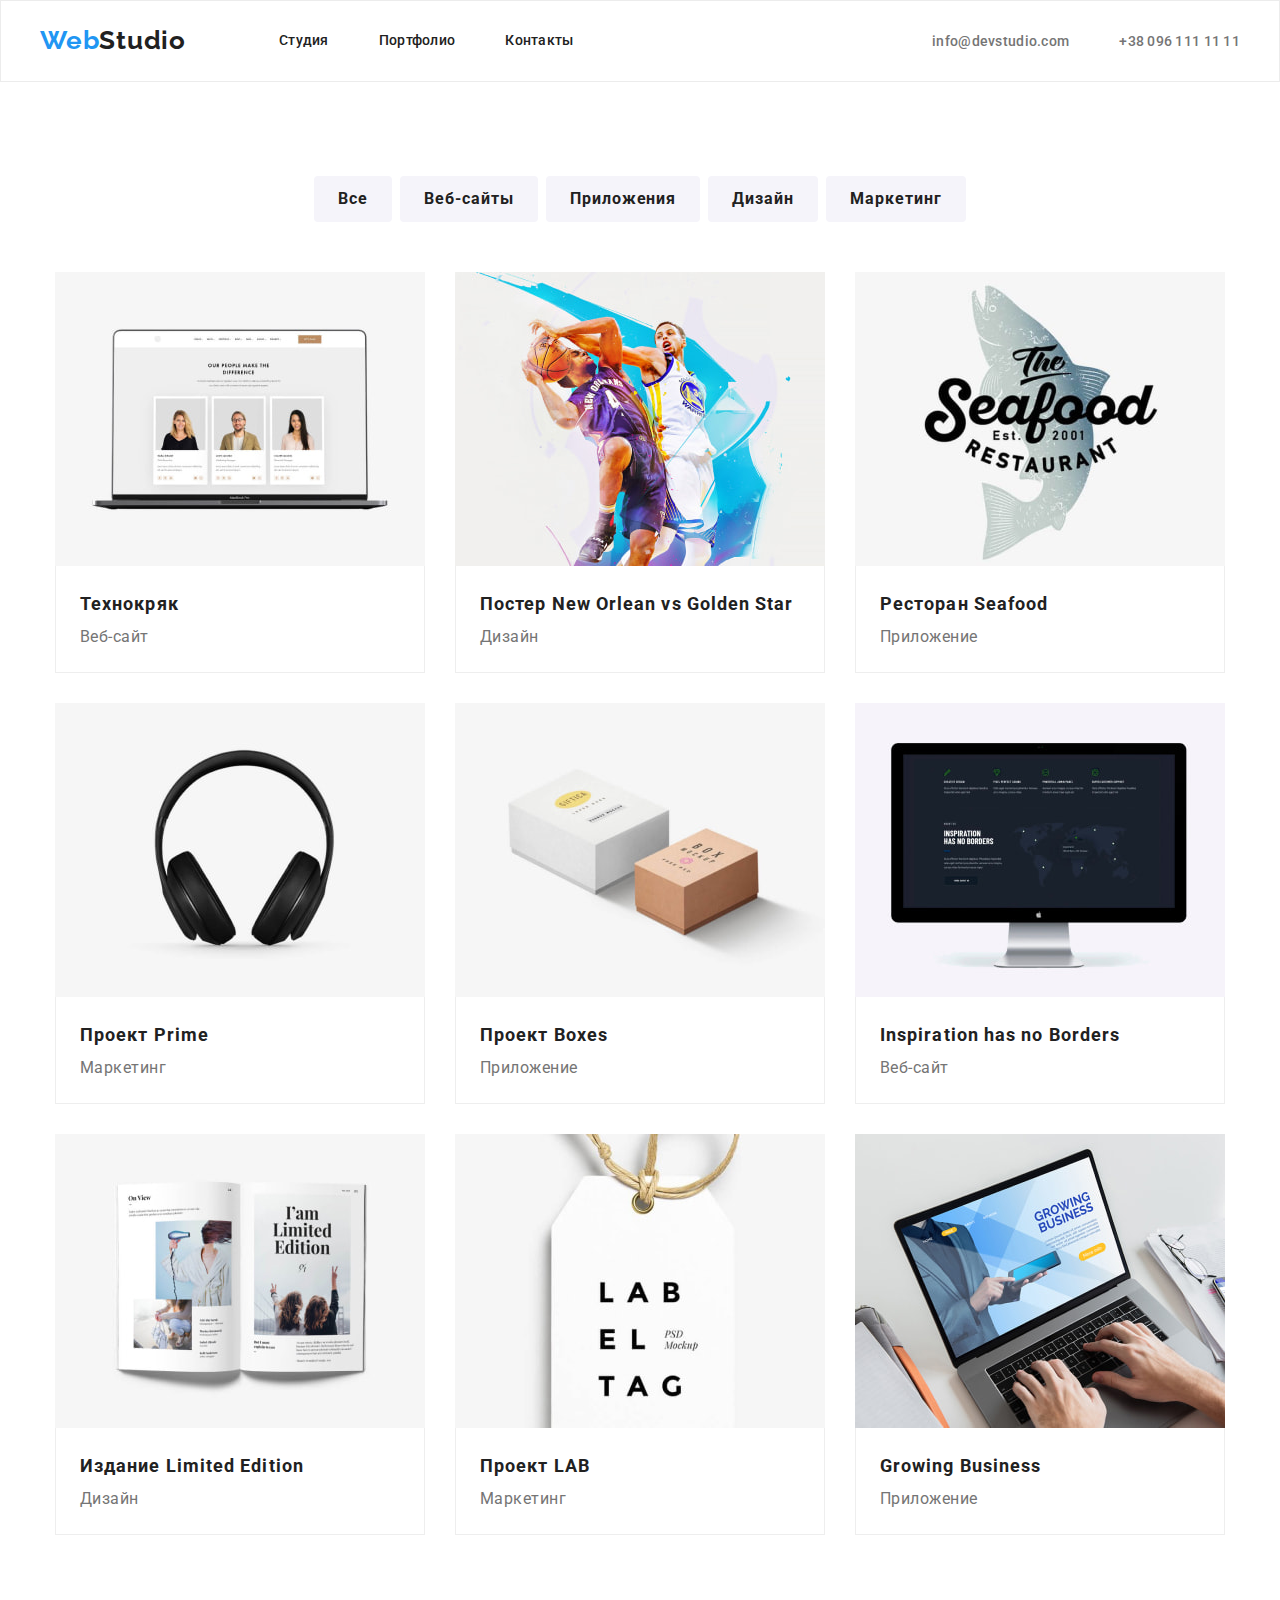
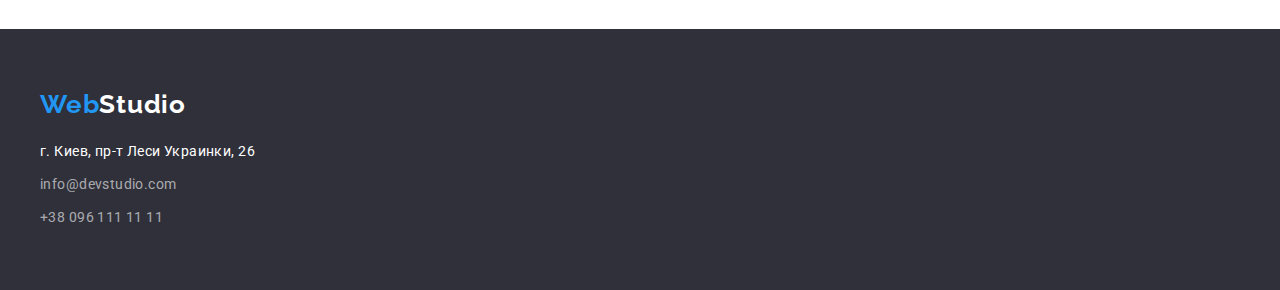
==== commit d5bc67b6: "Ластовые правки соответственно критериям" ====
--- a/portfolio.html
+++ b/portfolio.html
@@ -43,7 +43,7 @@
             <div class="container">
                 <ul class="projects-list">
                     <li class="projects-item">
-                        <div class="card">
+                        <div>
                             <img src="images/technoyakor-project-img.jpg" alt="Лого проекта Технокряк" class="projects-card" width="370" height="294">
                             <div class="project-card-bottom">
                                 <h2 class="projects-desc-title">Технокряк</h2>
@@ -52,75 +52,59 @@
                         </div>
                     </li>
                     <li class="projects-item">
-                        <div class="card">
-                            <img src="images/orlean-vs-star-project-img.jpg" alt="Лого постера" class="projects-card" width="370" height="294">
-                            <div class="project-card-bottom">
-                                <h2 class="projects-desc-title">Постер New Orlean vs Golden Star</h2>
-                                <p class="projects-group">Дизайн</p>
-                            </div>
+                        <img src="images/orlean-vs-star-project-img.jpg" alt="Лого постера" class="projects-card" width="370" height="294">
+                        <div class="project-card-bottom">
+                            <h2 class="projects-desc-title">Постер New Orlean vs Golden Star</h2>
+                            <p class="projects-group">Дизайн</p>
                         </div>
                     </li>
                     <li class="projects-item">
-                        <div class="card">
-                            <img src="images/seafood-project-img.jpg" alt="Лого ресторана Seafood" class="projects-card" width="370" height="294">
-                            <div class="project-card-bottom">
-                                <h2 class="projects-desc-title">Ресторан Seafood</h2>
-                                <p class="projects-group">Приложение</p>
-                            </div>
+                        <img src="images/seafood-project-img.jpg" alt="Лого ресторана Seafood" class="projects-card" width="370" height="294">
+                        <div class="project-card-bottom">
+                            <h2 class="projects-desc-title">Ресторан Seafood</h2>
+                            <p class="projects-group">Приложение</p>
                         </div>
                     </li>
                     <li class="projects-item">
-                        <div class="card">
-                            <img src="images/prime-project-img.jpg" alt="Лого проекта Prime" class="projects-card" width="370" height="294">
-                            <div class="project-card-bottom">
-                                <h2 class="projects-desc-title">Проект Prime</h2>
-                                <p class="projects-group">Маркетинг</p>
-                            </div>
+                        <img src="images/prime-project-img.jpg" alt="Лого проекта Prime" class="projects-card" width="370" height="294">
+                        <div class="project-card-bottom">
+                            <h2 class="projects-desc-title">Проект Prime</h2>
+                            <p class="projects-group">Маркетинг</p>
                         </div>
                     </li>
                     <li class="projects-item">
-                        <div class="card">
-                            <img src="images/boxes-project-img.jpg" alt="Лого проекта Boxes" class="projects-card" width="370" height="294">
-                            <div class="project-card-bottom">
-                                <h2 class="projects-desc-title">Проект Boxes</h2>
-                                <p class="projects-group">Приложение</p>
-                            </div>
+                        <img src="images/boxes-project-img.jpg" alt="Лого проекта Boxes" class="projects-card" width="370" height="294">
+                        <div class="project-card-bottom">
+                            <h2 class="projects-desc-title">Проект Boxes</h2>
+                            <p class="projects-group">Приложение</p>
                         </div>
                     </li>
                     <li class="projects-item">
-                        <div class="card">
-                            <img src="images/inspiration-project-img.jpg" alt="Лого проекта Inspiration has no Borders" class="projects-card" width="370" height="294">
-                            <div class="project-card-bottom">
-                                <h2 class="projects-desc-title">Inspiration has no Borders</h2>
-                                <p class="projects-group">Веб-сайт</p>
-                            </div>
+                        <img src="images/inspiration-project-img.jpg" alt="Лого проекта Inspiration has no Borders" class="projects-card" width="370" height="294">
+                        <div class="project-card-bottom">
+                            <h2 class="projects-desc-title">Inspiration has no Borders</h2>
+                            <p class="projects-group">Веб-сайт</p>
                         </div>
                     </li>
                     <li class="projects-item">
-                        <div class="card">
-                            <img src="images/limited-edition-project-img.jpg" alt="Лого издания Limited Edition" class="projects-card" width="370" height="294">
-                            <div class="project-card-bottom">
-                                <h2 class="projects-desc-title">Издание Limited Edition</h2>
-                                <p class="projects-group">Дизайн</p>
-                            </div>
+                        <img src="images/limited-edition-project-img.jpg" alt="Лого издания Limited Edition" class="projects-card" width="370" height="294">
+                        <div class="project-card-bottom">
+                            <h2 class="projects-desc-title">Издание Limited Edition</h2>
+                            <p class="projects-group">Дизайн</p>
                         </div>
                     </li>
                     <li class="projects-item">
-                        <div class="card">
-                            <img src="images/lab-project-img.jpg" alt="Лого проекта LAB" class="projects-card" width="370" height="294">
-                            <div class="project-card-bottom">
-                                <h2 class="projects-desc-title">Проект LAB</h2>
-                                <p class="projects-group">Маркетинг</p>
-                            </div>
+                        <img src="images/lab-project-img.jpg" alt="Лого проекта LAB" class="projects-card" width="370" height="294">
+                        <div class="project-card-bottom">
+                            <h2 class="projects-desc-title">Проект LAB</h2>
+                            <p class="projects-group">Маркетинг</p>
                         </div>
                     </li>
                     <li class="projects-item">
-                        <div class="card">
-                            <img src="images/business-project-img.jpg" alt="Лого приложения Growing Business" class="projects-card" width="370" height="294">
-                            <div class="project-card-bottom">
-                                <h2 class="projects-desc-title">Growing Business</h2>
-                                <p class="projects-group">Приложение</p>
-                            </div>
+                        <img src="images/business-project-img.jpg" alt="Лого приложения Growing Business" class="projects-card" width="370" height="294">
+                        <div class="project-card-bottom">
+                            <h2 class="projects-desc-title">Growing Business</h2>
+                            <p class="projects-group">Приложение</p>
                         </div>
                     </li>
                 </ul>
--- a/css/styles.css
+++ b/css/styles.css
@@ -272,6 +272,10 @@
 
 /* Наши работники */
 
+.workers {
+    background-color: var(--main-button-bg-color);
+}
+
 .workers-title {
     color: var(--headline-color);
 
@@ -325,7 +329,10 @@
 }
 
 .project-card-bottom {
-    padding: 20px 0;
+    padding: 20px 0 20px 24px;
+    border-right: 1px solid #EEEEEE;
+    border-bottom: 1px solid #EEEEEE;
+    border-left: 1px solid #EEEEEE;
 }
 
 /* Футер */
@@ -357,7 +364,6 @@
 
 .info {
     font-style: normal;
-    /* font-weight: 400; */
     font-size: 14px;
     line-height: 1.71;
     letter-spacing: 0.03em;
@@ -455,4 +461,8 @@
 
 .projects-item:nth-last-child(-n+3) {
     margin-bottom: 0;
+}
+
+.projects-card {
+    display: block;
 }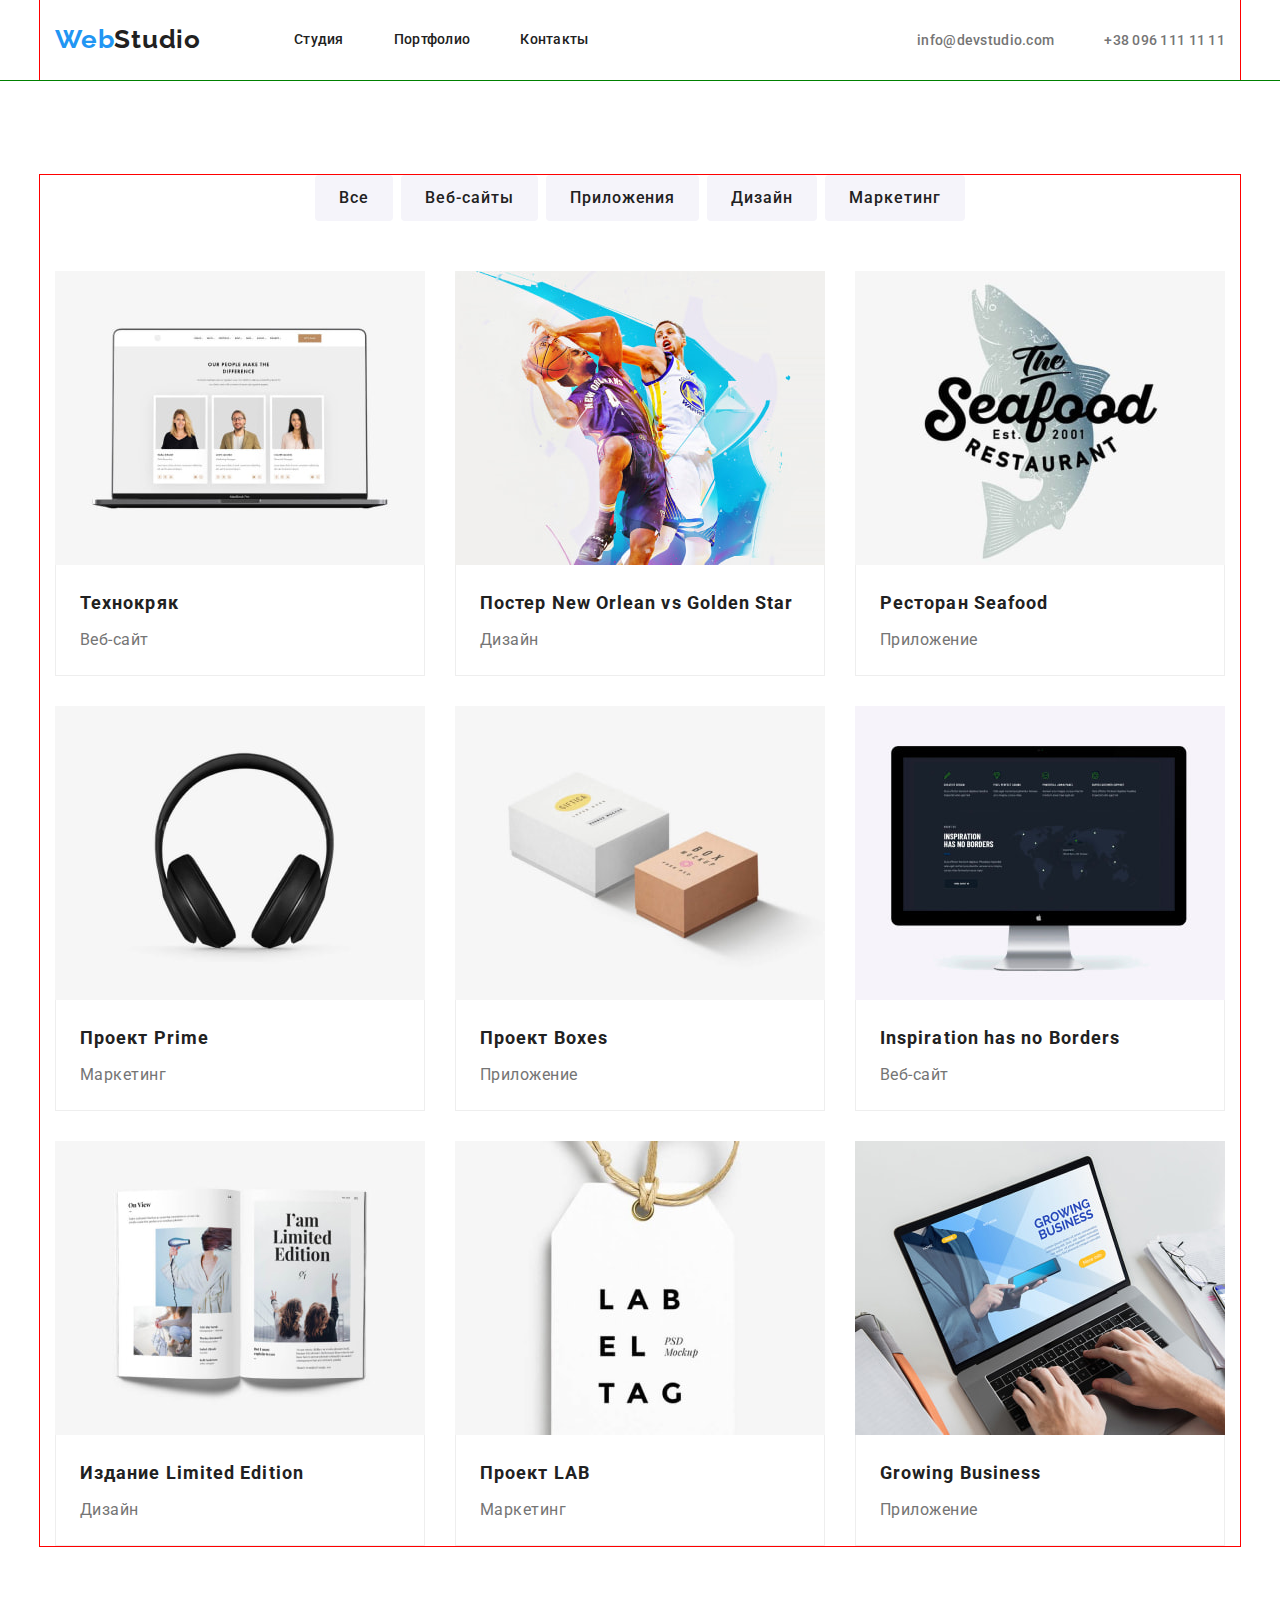
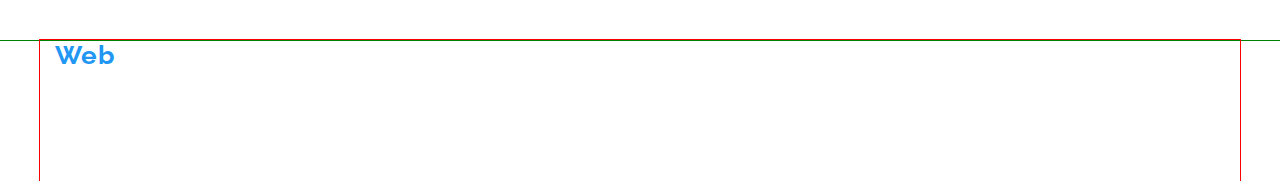
==== commit 9dec93af: "Конечные правки от ментора" ====
--- a/portfolio.html
+++ b/portfolio.html
@@ -29,8 +29,8 @@
         </div>
     </header>
     <main>
-        <section class="projects section">
-            <div class="container filter">
+        <section class="section">
+            <div class="container">
                 <h1 class="hiden-title">Список проектов</h1>
                 <ul class="filter-list">
                     <li class="filter-item"><button type="button" class="filter-button button filter-button-features">Все</button></li>
@@ -39,8 +39,6 @@
                     <li class="filter-item"><button type="button" class="filter-button button filter-button-features">Дизайн</button></li>
                     <li class="filter-item"><button type="button" class="filter-button button filter-button-features">Маркетинг</button></li>
                 </ul>
-            </div>
-            <div class="container">
                 <ul class="projects-list">
                     <li class="projects-item">
                         <div>
--- a/css/styles.css
+++ b/css/styles.css
@@ -30,354 +30,25 @@
     padding-left: 0;
 }
 
-.container {
-    width: 1200px;
-    margin-right: auto;
-    margin-left: auto;
-    /* outline: red solid 1px; */
-}
-
-.section {
-    padding-top: 94px;
-    padding-bottom: 94px;
-    /* outline: green solid 1px; */
-}
-
-/* .section:nth-child(2n+1) {
-    padding-top: 0;
-} */
-/* Хедер */
-
-.page-header {
-    border: 1px solid #ECECEC;
-}
-
-.flex-header {
-    display: flex;
-    align-items: center;
-    justify-content: center;
-}
-
-.nav-list {
-    display: flex;
-    justify-content: center;
-    margin-left: 93px;
-}
-
-.auth-info {
-    display: flex;
-    margin-left: auto;
-}
-
-.logo {
-    color: var(--accent-color);
-
-    font-family: 'Raleway', sans-serif;
-    font-weight: 700;
-    font-size: 26px;
-    line-height: 1.2;
-    letter-spacing: 0.03em;
-
-    text-decoration: none;
-}
-
-.logo-accent {
-    font-family: 'Raleway', sans-serif;
-    font-weight: 700;
-    font-size: 26px;
-    line-height: 1.2;
-    letter-spacing: 0.03em;
-}
-
-.logo-accent.dark {
-    color: var(--headline-color);
-}
-
-.nav-link {
-    color: var(--headline-color);
-
-    display: inline-block;
-    padding-top: 32px;
-    padding-bottom: 32px;
-
-    font-weight: 500;
-    font-size: 14px;
-    line-height: 1.14;
-    letter-spacing: 0.02em;
-
-    text-decoration: none;
-}
-
-.nav-item:not(:first-child) {
-    margin-left: 50px;
-}
-
-.nav-link:hover,
-.nav-link:focus,
-.auth-link:hover,
-.auth-link:focus,
-.info:hover,
-.info:focus {
-    color: var(--accent-color);
-}
-
-.auth-link {
-    color: var(--main-text-color);
-
-    padding-top: 32px;
-    padding-bottom: 32px;
-
-    font-weight: 500;
-    font-size: 14px;
-    line-height: 1.14;
-    letter-spacing: 0.02em;
-
-    text-decoration: none;
-}
-
-.auth-item:not(:first-child) {
-    margin-left: 50px;
-}
-
-/* Страница Студия */
-/* Герой */
-
-.hero-title {
-    color: var(--accent-white-color);
-
-    margin: 0 auto 30px;
-    max-width: 696px;
-
-
-    font-weight: 900;
-    font-size: 44px;
-    line-height: 1.36;
-    text-align: center;
-    letter-spacing: 0.06em;
-    text-transform: uppercase;
-}
-
-.button {
-    font-weight: 700;
-    font-size: 16px;
-    line-height: 1.88;
-    text-align: center;
-    letter-spacing: 0.06em;
-    border-radius: 4px;
-
-    cursor: pointer;
-}
-
-.main-button-features {
-    padding: 10px 32px;
-    box-shadow: 0px 4px 4px rgba(0, 0, 0, 0.15);
-    border-color: transparent;
-}
-
-.accent-button {
-    color: var(--accent-white-color);
-    background-color: var(--accent-color);
-}
-
-.filter-button {
-    color: var(--headline-color);
-    background-color: var(--main-button-bg-color);
-}
-
-.filter-button-features {
-    padding: 6px 22px;
-    border-color: transparent;
-}
-
-.filter-button:hover,
-.filter-button:focus {
-    color: var(--accent-white-color);
-    background-color: var(--accent-color);
-    box-shadow: 0px 3px 1px rgba(0, 0, 0, 0.1), 0px 1px 2px rgba(0, 0, 0, 0.08), 0px 2px 2px rgba(0, 0, 0, 0.12)
-}
-
-.hero {
-    background-color: var(--footer-bg-color);
-}
-
-.hero-container {
-    text-align: center;
-    padding-top: 200px;
-    padding-bottom: 200px;
-}
-
-/* Наши преимущества */
-
-.benefit-title {
-    color: var(--headline-color);
-
-    margin-bottom: 10px;
-
-    font-weight: 700;
-    font-size: 14px;
-    line-height: 1.14;
-    letter-spacing: 0.03em;
-    text-transform: uppercase;
-}
-
-.benefit-text {
-    color: var(--main-text-color);
-
-    font-size: 14px;
-    line-height: 1.71;
-    letter-spacing: 0.03em;
-}
-
-.benefits-list {
-    display: flex;
-    align-items: center;
-    justify-content: center;
-}
-
-.benefits-item {
-    max-width: 270px;
-}
-
-.benefits-item:not(:first-child) {
-    margin-left: 30px;
-}
-
-/* Чем мы занимаемся */
-
-.employment {
-    padding-bottom: 94px;
-}
-
-.employment-title {
-    color: var(--headline-color);
-
-    margin-bottom: 50px;
-
-    font-weight: 700;
-    font-size: 36px;
-    line-height: 1.16;
-    text-align: center;
-    letter-spacing: 0.03em;
-    
-}
-
-.employment-list {
-    display: flex;
-    justify-content: center;
-}
-
-.employment-item:not(:first-child) {
-    margin-left: 30px;
-}
-
-/* Наши работники */
-
-.workers {
-    background-color: var(--main-button-bg-color);
-}
-
-.workers-title {
-    color: var(--headline-color);
-
-    margin-bottom: 50px;
-
-    font-weight: 700;
-    font-size: 36px;
-    line-height: 1.16;
-    text-align: center;
-    letter-spacing: 0.03em;
-}
-
-.workers-name {
-    color: var(--headline-color);
-
-    margin-bottom: 10px;
-
-    text-align: center;
-    font-weight: 500;
-    font-size: 16px;
-    line-height: 1.18;
-    letter-spacing: 0.03em;
-}
-
-.workers-position {
-    color: var(--main-text-color);
-
-
-    text-align: center;
-    font-size: 16px;
-    line-height: 1.18;
-    letter-spacing: 0.03em;
-}
-
-.workers-list {
-    display: flex;
-    justify-content: center;
-}
-
-.workers-item:not(:first-child) {
-    margin-left: 30px;
-}
-
-.card {
-    box-shadow: 0px 1px 3px rgba(0, 0, 0, 0.12), 0px 1px 1px rgba(0, 0, 0, 0.14), 0px 2px 1px rgba(0, 0, 0, 0.2);
-    border-radius: 0px 0px 4px 4px;
-}
-
-.card-bottom {
-    padding: 30px 0;
-}
-
-.project-card-bottom {
-    padding: 20px 0 20px 24px;
-    border-right: 1px solid #EEEEEE;
-    border-bottom: 1px solid #EEEEEE;
-    border-left: 1px solid #EEEEEE;
-}
-
-/* Футер */
-
-.footer {
-    background-color: var(--footer-bg-color);
-}
-
-.logo-accent.light {
-    color: var(--accent-white-color);
-}
-
-.footer-logo {
-    display: inline-block;
-    margin-top: 60px;
-}
-
-.address-list {
-    margin-top: 20px;
-}
-
-.flex-footer {
-    padding-bottom: 60px;
-}
-
-.adress-item:not(:first-child) {
-    margin-top: 9px;
-}
-
-.info {
-    font-style: normal;
-    font-size: 14px;
-    line-height: 1.71;
-    letter-spacing: 0.03em;
-    text-decoration: none;
-}
-
-.geo {
-    color: var(--accent-white-color);
-}
-
-.mail,
-.tel {
-    color: rgba(255, 255, 255, 0.6);
-}
+img {
+    display: block;
+    max-width: 100%;
+    height: auto;
+}
+
+/* Опциональные настройки списков */
+
+.nav-list,
+.auth-info,
+.benefits-list,
+.employment-list,
+.workers-list,
+.address-list,
+.filter-list,
+.projects-list {
+    list-style-type: none;
+}
+
 /* Спрятанные заголовки */
 
 .hiden-title {
@@ -393,30 +64,356 @@
     overflow: hidden;
 }
 
-/* Опциональные настройки списков */
-
-.nav-list,
-.auth-info,
-.benefits-list,
-.employment-list,
-.workers-list,
-.address-list,
-.filter-list,
-.projects-list {
-    list-style-type: none;
+
+.container {
+    width: 1200px;
+    margin-right: auto;
+    margin-left: auto;
+    padding:0 15px ;
+    outline: red solid 1px;
+}
+
+.section {
+    padding-top: 94px;
+    padding-bottom: 94px;
+    outline: green solid 1px;
+}
+
+/* .section:nth-child(2n+1) {
+    padding-top: 0;
+} */
+/* Хедер */
+
+.page-header {
+    border-bottom: 1px solid #ECECEC;
+}
+
+.flex-header {
+    display: flex;
+    align-items: center;
+    justify-content: center;
+}
+
+.nav-menu {
+    margin-left: 93px;
+}
+
+.nav-list {
+    display: flex;
+}
+
+.auth-info {
+    display: flex;
+    margin-left: auto;
+}
+
+.logo {
+    color: var(--accent-color);
+
+    font-family: 'Raleway', sans-serif;
+    font-weight: 700;
+    font-size: 26px;
+    line-height: 1.2;
+    letter-spacing: 0.03em;
+
+    text-decoration: none;
+}
+
+.logo-accent {
+    font-family: 'Raleway', sans-serif;
+    font-weight: 700;
+    font-size: 26px;
+    line-height: 1.2;
+    letter-spacing: 0.03em;
+}
+
+.logo-accent.dark {
+    color: var(--headline-color);
+}
+
+.nav-link {
+    color: var(--headline-color);
+
+    display: inline-block;
+    padding-top: 32px;
+    padding-bottom: 32px;
+
+    font-weight: 500;
+    font-size: 14px;
+    line-height: 1.14;
+    letter-spacing: 0.02em;
+
+    text-decoration: none;
+}
+
+.nav-item:not(:first-child) {
+    margin-left: 50px;
+}
+
+.nav-link:hover,
+.nav-link:focus,
+.auth-link:hover,
+.auth-link:focus,
+.info:hover,
+.info:focus {
+    color: var(--accent-color);
+}
+
+.auth-link {
+    color: var(--main-text-color);
+
+    padding-top: 32px;
+    padding-bottom: 32px;
+
+    font-weight: 500;
+    font-size: 14px;
+    line-height: 1.14;
+    letter-spacing: 0.02em;
+
+    text-decoration: none;
+}
+
+.auth-item:not(:first-child) {
+    margin-left: 50px;
+}
+
+/* Страница Студия */
+/* Герой */
+
+.hero-title {
+    color: var(--accent-white-color);
+
+    margin: 0 auto 30px;
+    max-width: 696px;
+
+
+    font-weight: 900;
+    font-size: 44px;
+    line-height: 1.36;
+    text-align: center;
+    letter-spacing: 0.06em;
+    text-transform: uppercase;
+}
+
+.button {
+    font-weight: 700;
+    font-size: 16px;
+    line-height: 1.88;
+    text-align: center;
+    letter-spacing: 0.06em;
+    border-radius: 4px;
+
+    cursor: pointer;
+}
+
+.main-button-features {
+    padding: 10px 32px;
+    box-shadow: 0px 4px 4px rgba(0, 0, 0, 0.15);
+    border-color: transparent;
+}
+
+.accent-button {
+    color: var(--accent-white-color);
+    background-color: var(--accent-color);
+}
+
+.filter-button {
+    color: var(--headline-color);
+    background-color: var(--main-button-bg-color);
+}
+
+.filter-button-features {
+    font-weight: 500;
+    padding: 6px 22px;
+    border-color: transparent;
+}
+
+.filter-button:hover,
+.filter-button:focus {
+    color: var(--accent-white-color);
+    background-color: var(--accent-color);
+    box-shadow: 0px 3px 1px rgba(0, 0, 0, 0.1), 0px 1px 2px rgba(0, 0, 0, 0.08), 0px 2px 2px rgba(0, 0, 0, 0.12)
+}
+
+.hero {
+    background-color: var(--footer-bg-color);
+    text-align: center;
+    padding-top: 200px;
+    padding-bottom: 200px;
+}
+
+/* Наши преимущества */
+
+.benefit-title {
+    color: var(--headline-color);
+
+    margin-bottom: 10px;
+
+    font-weight: 700;
+    font-size: 14px;
+    line-height: 1.14;
+    letter-spacing: 0.03em;
+    text-transform: uppercase;
+}
+
+.benefit-text {
+    color: var(--main-text-color);
+
+    font-size: 14px;
+    line-height: 1.71;
+    letter-spacing: 0.03em;
+}
+
+.benefits-list {
+    display: flex;
+    align-items: center;
+    justify-content: center;
+}
+
+.benefits-item {
+    max-width: 270px;
+}
+
+.benefits-item:not(:first-child) {
+    margin-left: 30px;
+}
+
+/* Чем мы занимаемся */
+
+.employment {
+    padding-top: 0;
+}
+
+.employment-title {
+    color: var(--headline-color);
+
+    margin-bottom: 50px;
+
+    font-weight: 700;
+    font-size: 36px;
+    line-height: 1.16;
+    text-align: center;
+    letter-spacing: 0.03em;
+    
+}
+
+.employment-list {
+    display: flex;
+    justify-content: center;
+}
+
+.employment-item:not(:first-child) {
+    margin-left: 30px;
+}
+
+/* Наши работники */
+
+.workers {
+    background-color: var(--main-button-bg-color);
+}
+
+.workers-title {
+    color: var(--headline-color);
+
+    margin-bottom: 50px;
+
+    font-weight: 700;
+    font-size: 36px;
+    line-height: 1.16;
+    text-align: center;
+    letter-spacing: 0.03em;
+}
+
+.workers-name {
+    color: var(--headline-color);
+
+    margin-bottom: 10px;
+
+    text-align: center;
+    font-weight: 500;
+    font-size: 16px;
+    line-height: 1.18;
+    letter-spacing: 0.03em;
+}
+
+.workers-position {
+    color: var(--main-text-color);
+
+
+    text-align: center;
+    font-size: 16px;
+    line-height: 1.18;
+    letter-spacing: 0.03em;
+}
+
+.workers-list {
+    display: flex;
+    justify-content: center;
+}
+
+.workers-item:not(:first-child) {
+    margin-left: 30px;
+}
+
+.card {
+    box-shadow: 0px 1px 3px rgba(0, 0, 0, 0.12), 0px 1px 1px rgba(0, 0, 0, 0.14), 0px 2px 1px rgba(0, 0, 0, 0.2);
+    border-radius: 0px 0px 4px 4px;
+}
+
+.card-bottom {
+    padding: 30px 0;
+}
+
+.project-card-bottom {
+    padding: 20px 24px;
+    border-right: 1px solid #EEEEEE;
+    border-bottom: 1px solid #EEEEEE;
+    border-left: 1px solid #EEEEEE;
+}
+
+/* Футер */
+
+.page-footer {
+    background-color: var(--footer-bg-color);
+    padding: 60px;
+}
+
+.footer-address {
+    margin-top: 20px;
+}
+
+.logo-accent.light {
+    color: var(--accent-white-color);
+}
+
+.adress-item:not(:first-child) {
+    margin-top: 9px;
+}
+
+.info {
+    font-style: normal;
+    font-size: 14px;
+    line-height: 1.71;
+    letter-spacing: 0.03em;
+    text-decoration: none;
+}
+
+.geo {
+    color: var(--accent-white-color);
+}
+
+.mail,
+.tel {
+    color: rgba(255, 255, 255, 0.6);
 }
 
 /* Страница Портфолио */
-
-.filter {
+/* Фильтр */
+
+.filter-list {
+    display: flex;
+    justify-content: center;
     margin-bottom: 50px;
-}
-
-/* Фильтр */
-
-.filter-list {
-    display: flex;
-    justify-content: center;
 }
 
 .filter-item:not(:first-child) {
@@ -427,6 +424,8 @@
 
 .projects-desc-title{
     color: var(--headline-color);
+
+    margin-bottom: 4px;
 
     font-weight: 700;
     font-size: 18px;
@@ -446,7 +445,6 @@
 .projects-list {
     display: flex;
     flex-wrap: wrap;
-    justify-content: center;
 }
 
 .projects-item {
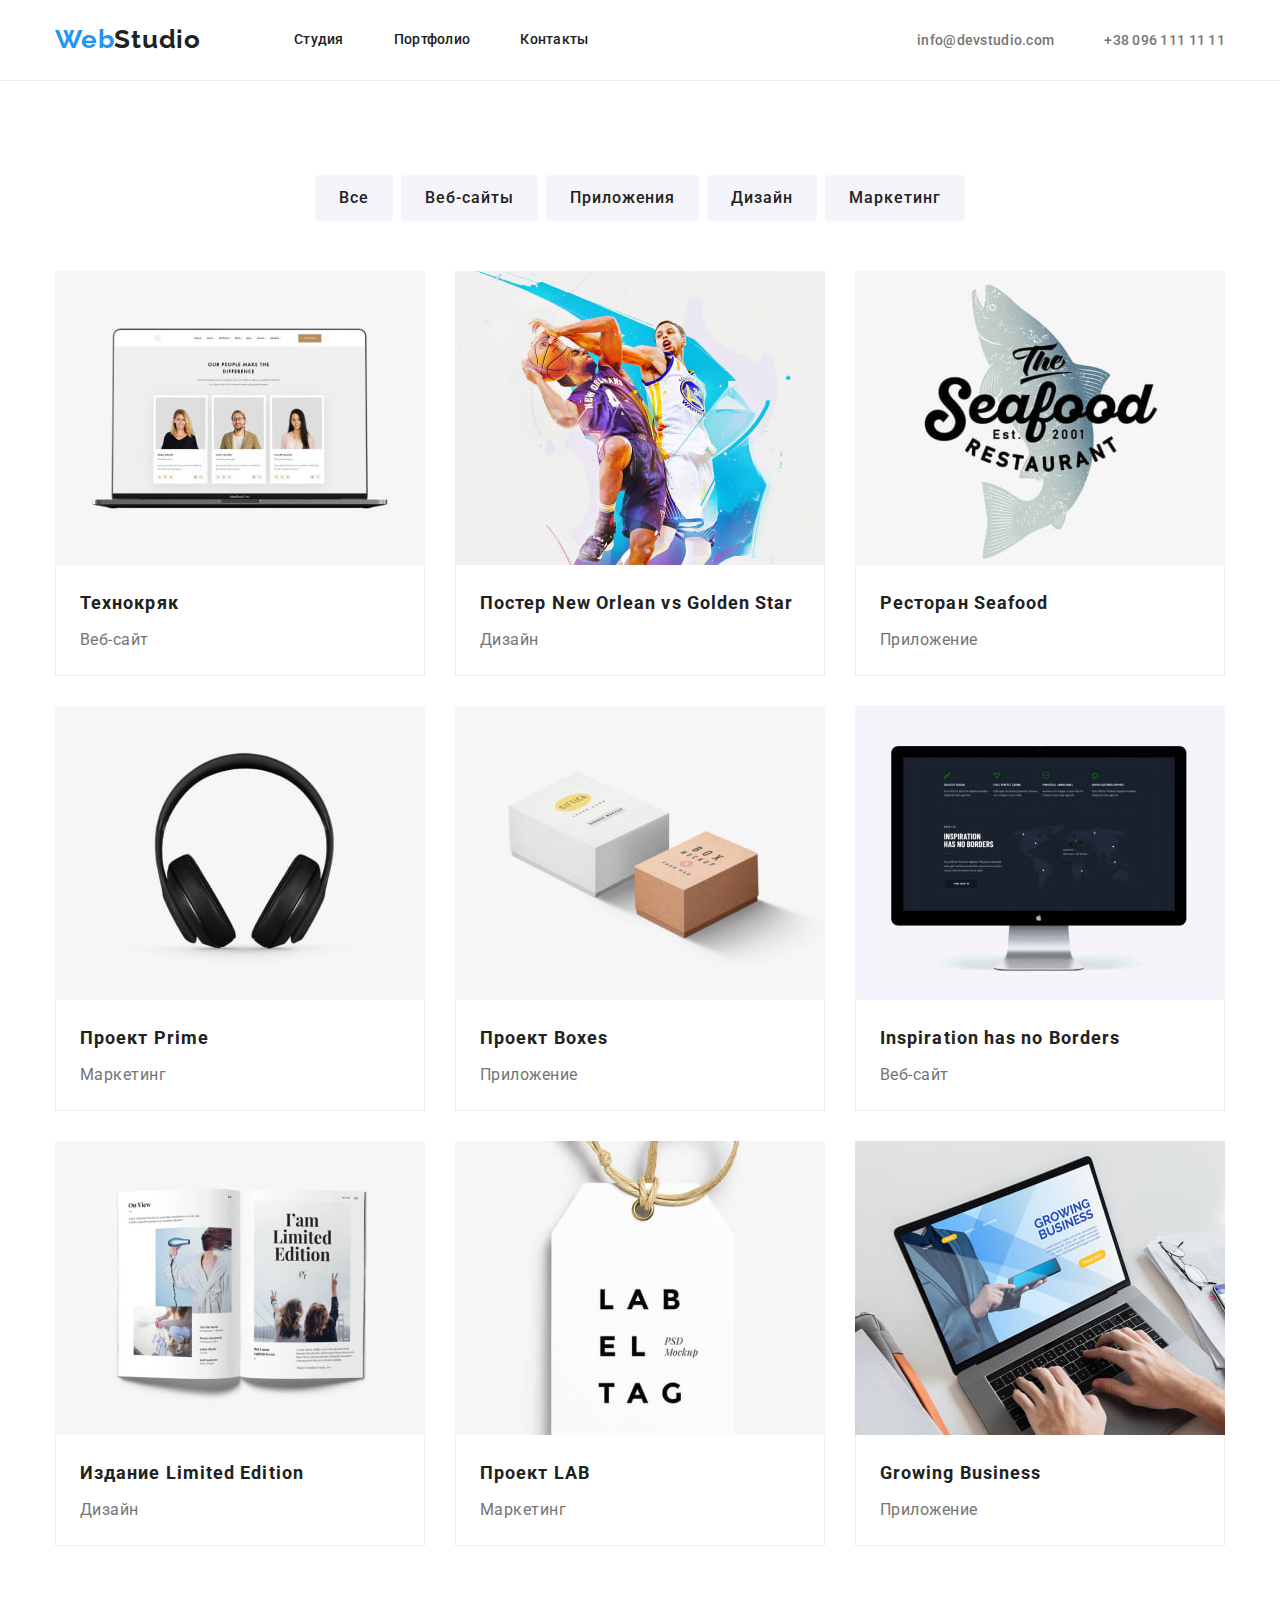
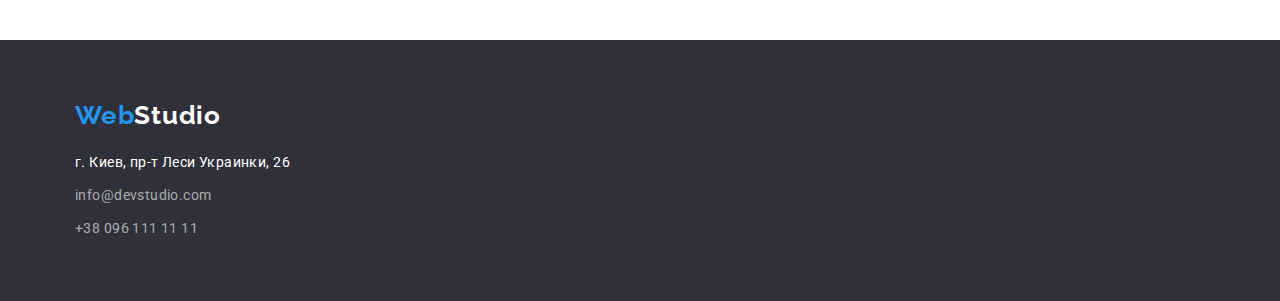
==== commit 7a70cf9f: ":))" ====
--- a/portfolio.html
+++ b/portfolio.html
@@ -109,7 +109,7 @@
             </div>
         </section>
     </main>
-    <footer class="footer">
+    <footer class="page-footer">
         <div class="container flex-footer">
             <a href="index.html" class="logo footer-logo">Web<span class="logo-accent light">Studio</span></a>
             <address class="footer-address">
--- a/css/styles.css
+++ b/css/styles.css
@@ -70,13 +70,13 @@
     margin-right: auto;
     margin-left: auto;
     padding:0 15px ;
-    outline: red solid 1px;
+    /* outline: red solid 1px; */
 }
 
 .section {
     padding-top: 94px;
     padding-bottom: 94px;
-    outline: green solid 1px;
+    /* outline: green solid 1px; */
 }
 
 /* .section:nth-child(2n+1) {
